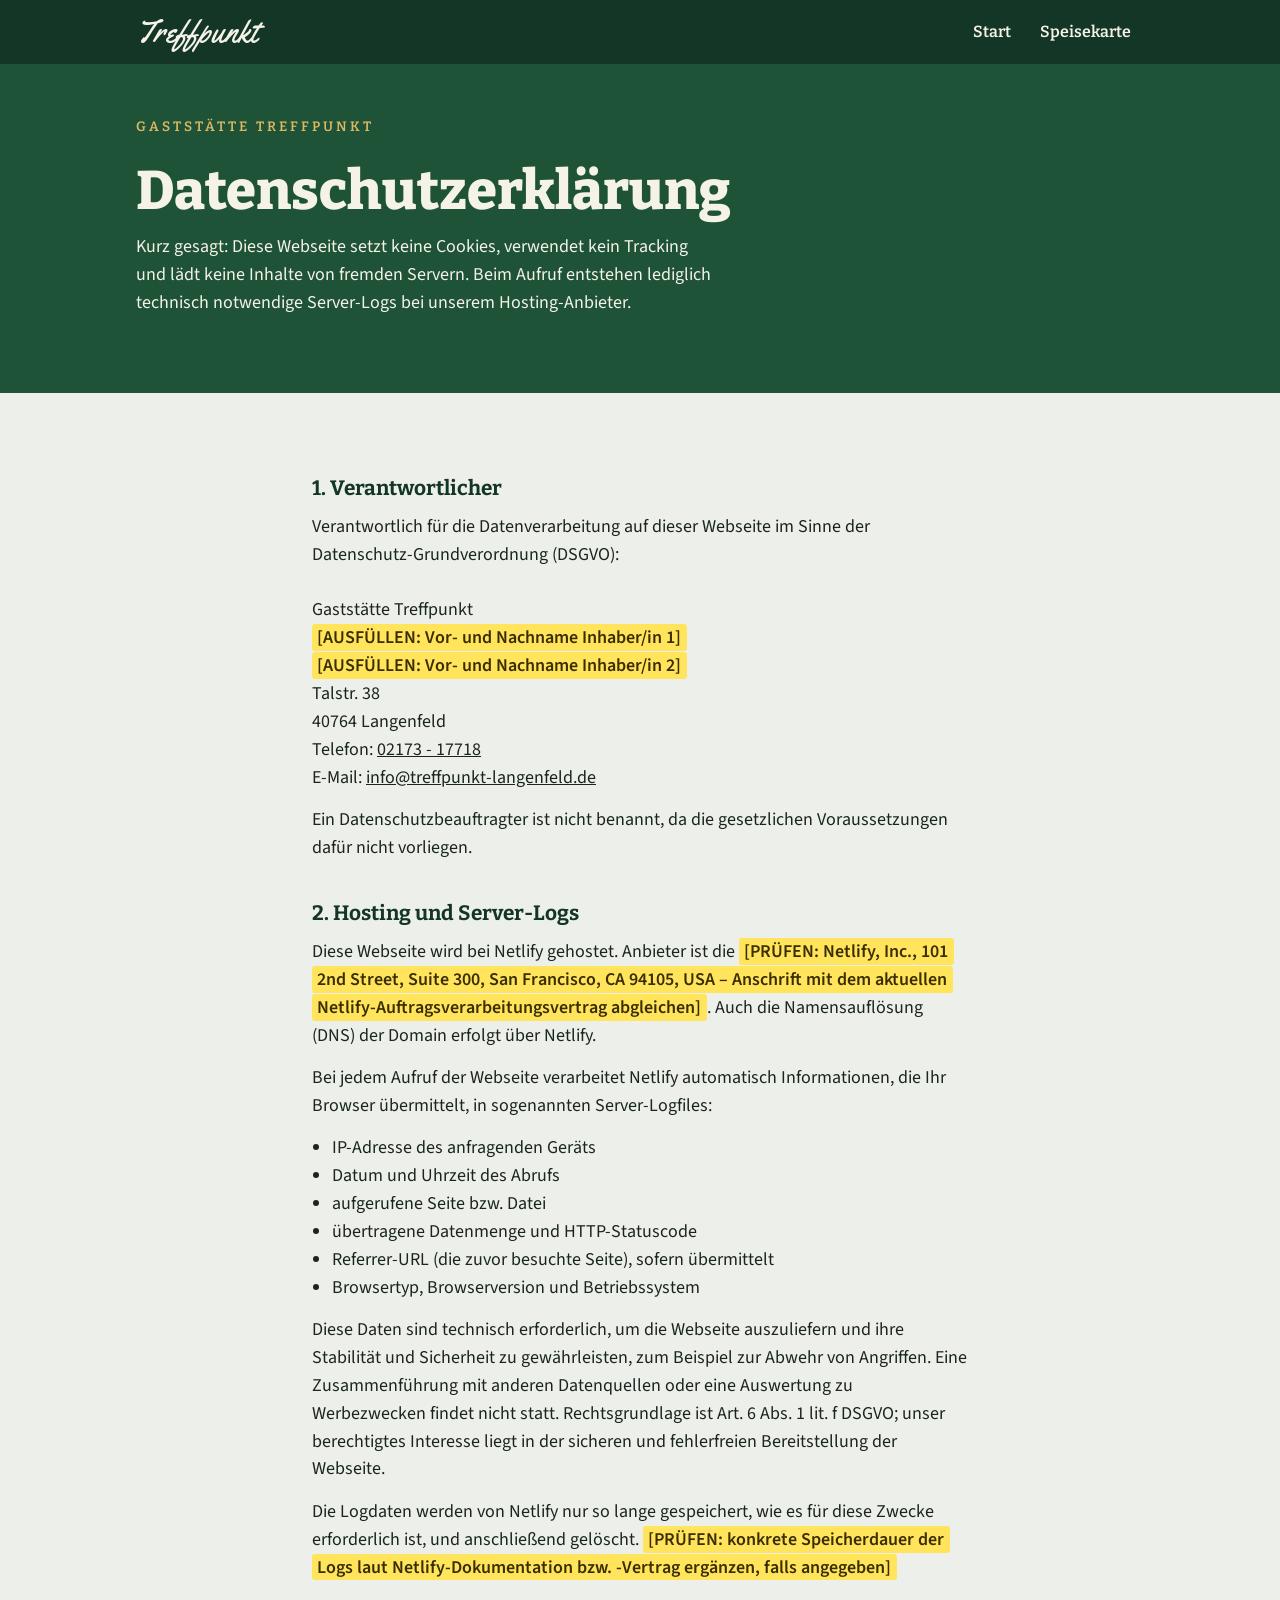
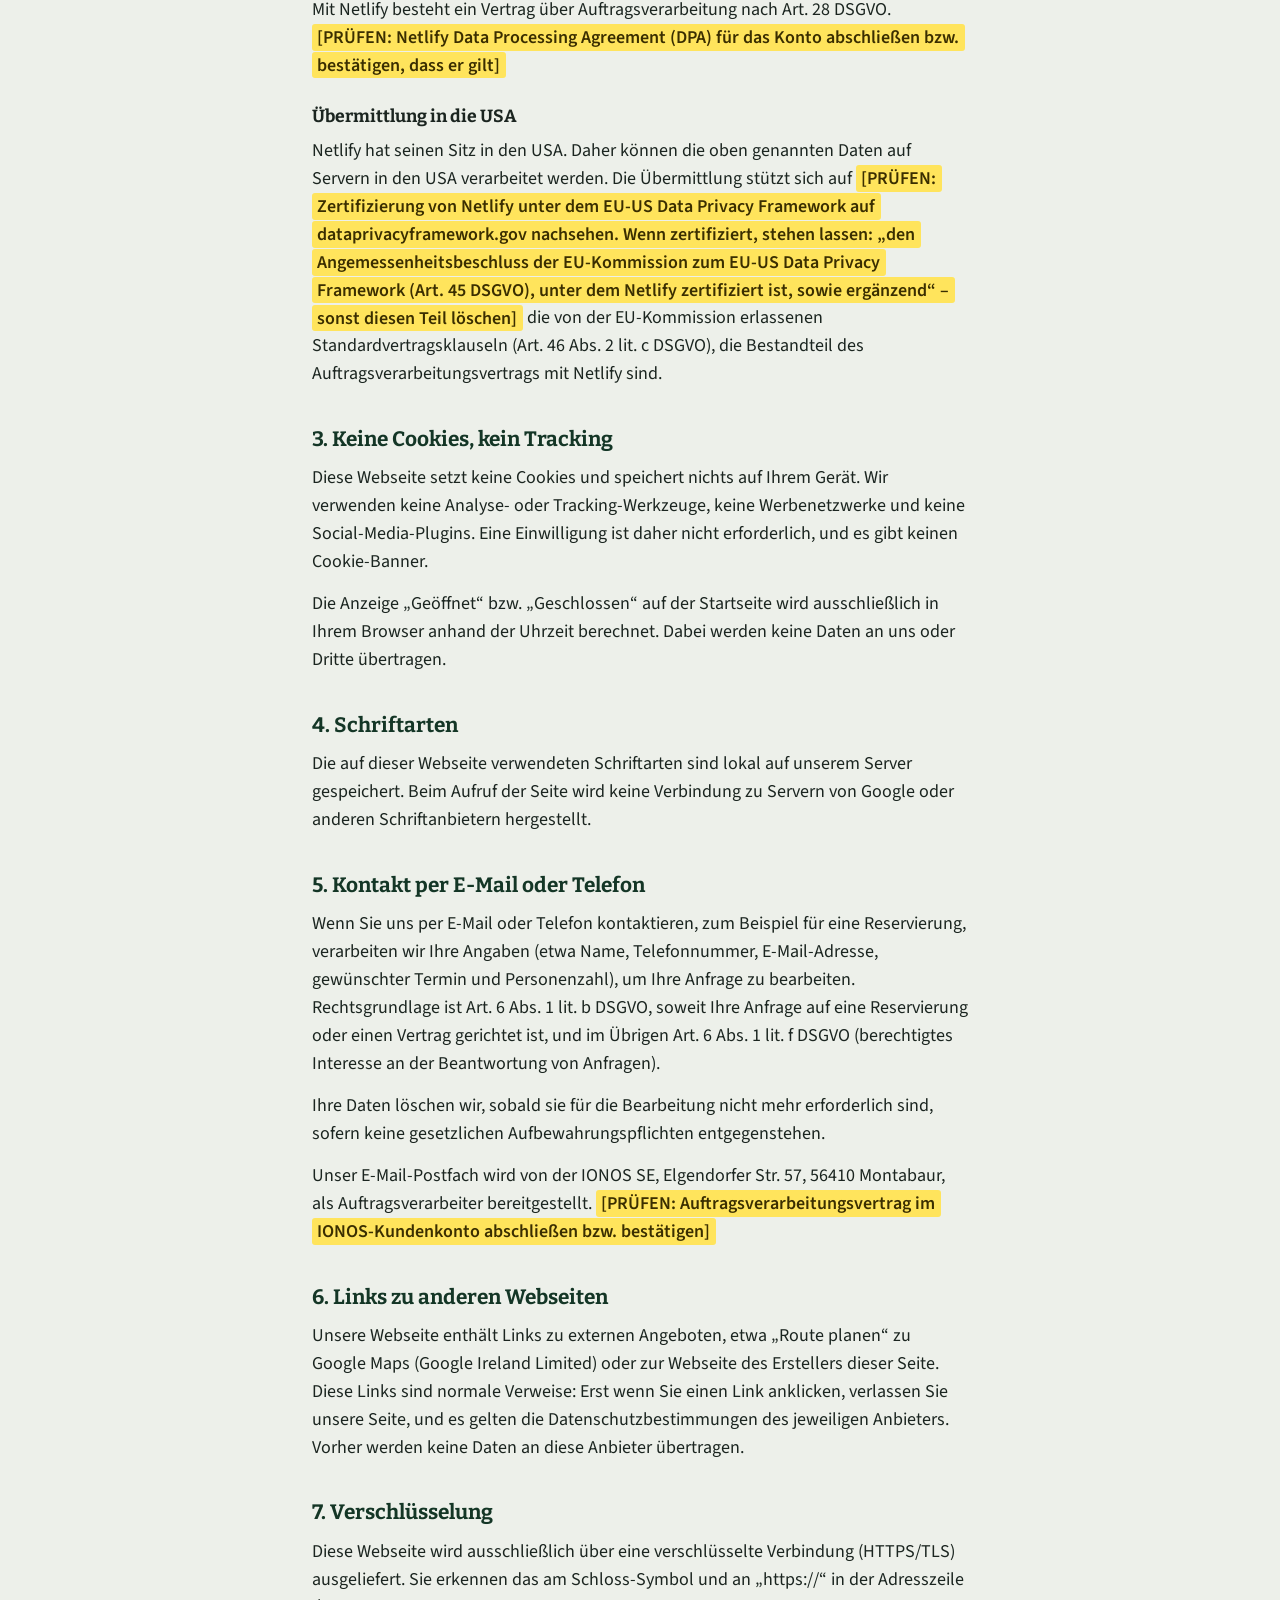
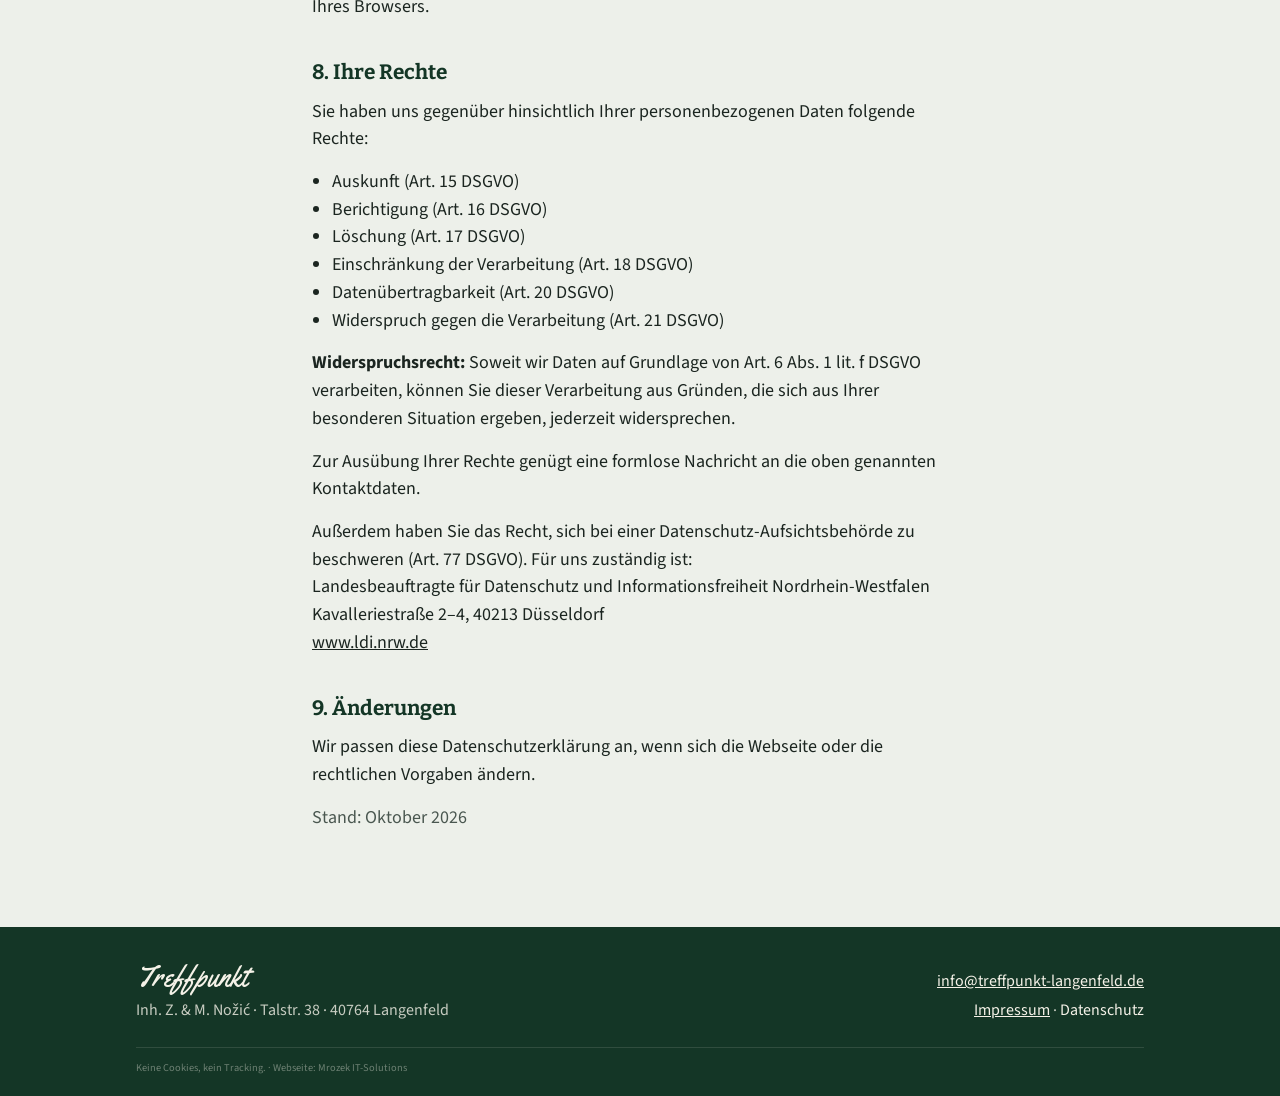
==== datenschutz.html @ 137e1e10 "Add Impressum, Datenschutzerklärung and security headers - impressum.html (§ 5 DDG) and datenschutz." ====
<!DOCTYPE html>
<html lang="de">
<head>
    <meta charset="UTF-8">
    <meta name="viewport" content="width=device-width, initial-scale=1.0">
    <title>Datenschutzerklärung – Gaststätte Treffpunkt</title>
    <meta name="robots" content="noindex, follow">
    <meta name="theme-color" content="#143626">
    <link rel="stylesheet" href="styles.css">
</head>
<body>
    <header class="topbar">
        <div class="wrap">
            <a class="wordmark-small" href="index.html">Treffpunkt</a>
            <nav class="mainnav" aria-label="Hauptnavigation">
                <a href="index.html">Start</a>
                <a href="speisekarte.html">Speisekarte</a>
            </nav>
        </div>
    </header>

    <main>
        <section class="page-head">
            <div class="wrap">
                <p class="eyebrow">Gaststätte Treffpunkt</p>
                <h1>Datenschutzerklärung</h1>
                <p>Kurz gesagt: Diese Webseite setzt keine Cookies, verwendet kein Tracking und lädt keine Inhalte von fremden Servern. Beim Aufruf entstehen lediglich technisch notwendige Server-Logs bei unserem Hosting-Anbieter.</p>
            </div>
        </section>

        <section class="section">
            <div class="wrap legal">
                <h2>1. Verantwortlicher</h2>
                <p>
                    Verantwortlich für die Datenverarbeitung auf dieser Webseite im Sinne der Datenschutz-Grundverordnung (DSGVO):<br><br>
                    Gaststätte Treffpunkt<br>
                    <mark class="placeholder">[AUSFÜLLEN: Vor- und Nachname Inhaber/in 1]</mark><br>
                    <mark class="placeholder">[AUSFÜLLEN: Vor- und Nachname Inhaber/in 2]</mark><br>
                    Talstr. 38<br>
                    40764 Langenfeld<br>
                    Telefon: <a href="tel:+49217317718">02173 - 17718</a><br>
                    E-Mail: <a href="mailto:info@treffpunkt-langenfeld.de">info@treffpunkt-langenfeld.de</a>
                </p>
                <p>Ein Datenschutzbeauftragter ist nicht benannt, da die gesetzlichen Voraussetzungen dafür nicht vorliegen.</p>

                <h2>2. Hosting und Server-Logs</h2>
                <p>Diese Webseite wird bei Netlify gehostet. Anbieter ist die <mark class="placeholder">[PRÜFEN: Netlify, Inc., 101 2nd Street, Suite 300, San Francisco, CA 94105, USA – Anschrift mit dem aktuellen Netlify-Auftragsverarbeitungsvertrag abgleichen]</mark>. Auch die Namensauflösung (DNS) der Domain erfolgt über Netlify.</p>
                <p>Bei jedem Aufruf der Webseite verarbeitet Netlify automatisch Informationen, die Ihr Browser übermittelt, in sogenannten Server-Logfiles:</p>
                <ul>
                    <li>IP-Adresse des anfragenden Geräts</li>
                    <li>Datum und Uhrzeit des Abrufs</li>
                    <li>aufgerufene Seite bzw. Datei</li>
                    <li>übertragene Datenmenge und HTTP-Statuscode</li>
                    <li>Referrer-URL (die zuvor besuchte Seite), sofern übermittelt</li>
                    <li>Browsertyp, Browserversion und Betriebssystem</li>
                </ul>
                <p>Diese Daten sind technisch erforderlich, um die Webseite auszuliefern und ihre Stabilität und Sicherheit zu gewährleisten, zum Beispiel zur Abwehr von Angriffen. Eine Zusammenführung mit anderen Datenquellen oder eine Auswertung zu Werbezwecken findet nicht statt. Rechtsgrundlage ist Art. 6 Abs. 1 lit. f DSGVO; unser berechtigtes Interesse liegt in der sicheren und fehlerfreien Bereitstellung der Webseite.</p>
                <p>Die Logdaten werden von Netlify nur so lange gespeichert, wie es für diese Zwecke erforderlich ist, und anschließend gelöscht. <mark class="placeholder">[PRÜFEN: konkrete Speicherdauer der Logs laut Netlify-Dokumentation bzw. -Vertrag ergänzen, falls angegeben]</mark></p>
                <p>Mit Netlify besteht ein Vertrag über Auftragsverarbeitung nach Art. 28 DSGVO. <mark class="placeholder">[PRÜFEN: Netlify Data Processing Agreement (DPA) für das Konto abschließen bzw. bestätigen, dass er gilt]</mark></p>

                <h3>Übermittlung in die USA</h3>
                <p>Netlify hat seinen Sitz in den USA. Daher können die oben genannten Daten auf Servern in den USA verarbeitet werden. Die Übermittlung stützt sich auf <mark class="placeholder">[PRÜFEN: Zertifizierung von Netlify unter dem EU-US Data Privacy Framework auf dataprivacyframework.gov nachsehen. Wenn zertifiziert, stehen lassen: „den Angemessenheitsbeschluss der EU-Kommission zum EU-US Data Privacy Framework (Art. 45 DSGVO), unter dem Netlify zertifiziert ist, sowie ergänzend“ – sonst diesen Teil löschen]</mark> die von der EU-Kommission erlassenen Standardvertragsklauseln (Art. 46 Abs. 2 lit. c DSGVO), die Bestandteil des Auftragsverarbeitungsvertrags mit Netlify sind.</p>

                <h2>3. Keine Cookies, kein Tracking</h2>
                <p>Diese Webseite setzt keine Cookies und speichert nichts auf Ihrem Gerät. Wir verwenden keine Analyse- oder Tracking-Werkzeuge, keine Werbenetzwerke und keine Social-Media-Plugins. Eine Einwilligung ist daher nicht erforderlich, und es gibt keinen Cookie-Banner.</p>
                <p>Die Anzeige „Geöffnet“ bzw. „Geschlossen“ auf der Startseite wird ausschließlich in Ihrem Browser anhand der Uhrzeit berechnet. Dabei werden keine Daten an uns oder Dritte übertragen.</p>

                <h2>4. Schriftarten</h2>
                <p>Die auf dieser Webseite verwendeten Schriftarten sind lokal auf unserem Server gespeichert. Beim Aufruf der Seite wird keine Verbindung zu Servern von Google oder anderen Schriftanbietern hergestellt.</p>

                <h2>5. Kontakt per E-Mail oder Telefon</h2>
                <p>Wenn Sie uns per E-Mail oder Telefon kontaktieren, zum Beispiel für eine Reservierung, verarbeiten wir Ihre Angaben (etwa Name, Telefonnummer, E-Mail-Adresse, gewünschter Termin und Personenzahl), um Ihre Anfrage zu bearbeiten. Rechtsgrundlage ist Art. 6 Abs. 1 lit. b DSGVO, soweit Ihre Anfrage auf eine Reservierung oder einen Vertrag gerichtet ist, und im Übrigen Art. 6 Abs. 1 lit. f DSGVO (berechtigtes Interesse an der Beantwortung von Anfragen).</p>
                <p>Ihre Daten löschen wir, sobald sie für die Bearbeitung nicht mehr erforderlich sind, sofern keine gesetzlichen Aufbewahrungspflichten entgegenstehen.</p>
                <p>Unser E-Mail-Postfach wird von der IONOS SE, Elgendorfer Str. 57, 56410 Montabaur, als Auftragsverarbeiter bereitgestellt. <mark class="placeholder">[PRÜFEN: Auftragsverarbeitungsvertrag im IONOS-Kundenkonto abschließen bzw. bestätigen]</mark></p>

                <h2>6. Links zu anderen Webseiten</h2>
                <p>Unsere Webseite enthält Links zu externen Angeboten, etwa „Route planen“ zu Google Maps (Google Ireland Limited) oder zur Webseite des Erstellers dieser Seite. Diese Links sind normale Verweise: Erst wenn Sie einen Link anklicken, verlassen Sie unsere Seite, und es gelten die Datenschutzbestimmungen des jeweiligen Anbieters. Vorher werden keine Daten an diese Anbieter übertragen.</p>

                <h2>7. Verschlüsselung</h2>
                <p>Diese Webseite wird ausschließlich über eine verschlüsselte Verbindung (HTTPS/TLS) ausgeliefert. Sie erkennen das am Schloss-Symbol und an „https://“ in der Adresszeile Ihres Browsers.</p>

                <h2>8. Ihre Rechte</h2>
                <p>Sie haben uns gegenüber hinsichtlich Ihrer personenbezogenen Daten folgende Rechte:</p>
                <ul>
                    <li>Auskunft (Art. 15 DSGVO)</li>
                    <li>Berichtigung (Art. 16 DSGVO)</li>
                    <li>Löschung (Art. 17 DSGVO)</li>
                    <li>Einschränkung der Verarbeitung (Art. 18 DSGVO)</li>
                    <li>Datenübertragbarkeit (Art. 20 DSGVO)</li>
                    <li>Widerspruch gegen die Verarbeitung (Art. 21 DSGVO)</li>
                </ul>
                <p><strong>Widerspruchsrecht:</strong> Soweit wir Daten auf Grundlage von Art. 6 Abs. 1 lit. f DSGVO verarbeiten, können Sie dieser Verarbeitung aus Gründen, die sich aus Ihrer besonderen Situation ergeben, jederzeit widersprechen.</p>
                <p>Zur Ausübung Ihrer Rechte genügt eine formlose Nachricht an die oben genannten Kontaktdaten.</p>
                <p>Außerdem haben Sie das Recht, sich bei einer Datenschutz-Aufsichtsbehörde zu beschweren (Art. 77 DSGVO). Für uns zuständig ist:<br>
                    Landesbeauftragte für Datenschutz und Informationsfreiheit Nordrhein-Westfalen<br>
                    Kavalleriestraße 2–4, 40213 Düsseldorf<br>
                    <a href="https://www.ldi.nrw.de" target="_blank" rel="noopener noreferrer">www.ldi.nrw.de</a>
                </p>

                <h2>9. Änderungen</h2>
                <p>Wir passen diese Datenschutzerklärung an, wenn sich die Webseite oder die rechtlichen Vorgaben ändern.</p>
                <p class="legal-date">Stand: Oktober 2026</p>
            </div>
        </section>
    </main>

    <footer class="site-footer">
        <div class="wrap">
            <div>
                <a class="wordmark-small" href="index.html">Treffpunkt</a>
                <p>Inh. Z. &amp; M. Nožić · Talstr. 38 · 40764 Langenfeld</p>
            </div>
            <div class="footer-links">
                <p><a href="mailto:info@treffpunkt-langenfeld.de">info@treffpunkt-langenfeld.de</a></p>
                <p><a href="impressum.html">Impressum</a> · <a href="datenschutz.html" aria-current="page">Datenschutz</a></p>
            </div>
            <p class="credit">Keine Cookies, kein Tracking. · Webseite: <a href="https://mrozek-it-solutions.com" target="_blank" rel="noopener noreferrer">Mrozek IT-Solutions</a></p>
        </div>
    </footer>
</body>
</html>
---- styles.css ----
/* Schriften liegen lokal in /fonts – kein Abruf bei Google (DSGVO) */
@font-face {
    font-family: "Yellowtail";
    src: url("fonts/yellowtail-latin.woff2") format("woff2");
    font-weight: 400;
    font-display: swap;
}
@font-face {
    font-family: "Bitter";
    src: url("fonts/bitter-latin.woff2") format("woff2");
    font-weight: 100 900;
    font-display: swap;
    unicode-range: U+0000-00FF, U+0131, U+0152-0153, U+02BB-02BC, U+02C6, U+02DA, U+02DC, U+0304, U+0308, U+0329, U+2000-206F, U+20AC, U+2122, U+2191, U+2193, U+2212, U+2215, U+FEFF, U+FFFD;
}
@font-face {
    font-family: "Bitter";
    src: url("fonts/bitter-latin-ext.woff2") format("woff2");
    font-weight: 100 900;
    font-display: swap;
    unicode-range: U+0100-02BA, U+02BD-02C5, U+02C7-02CC, U+02CE-02D7, U+02DD-02FF, U+0304, U+0308, U+0329, U+1D00-1DBF, U+1E00-1E9F, U+1EF2-1EFF, U+2020, U+20A0-20AB, U+20AD-20C0, U+2113, U+2C60-2C7F, U+A720-A7FF;
}
@font-face {
    font-family: "Source Sans 3";
    src: url("fonts/source-sans-3-latin.woff2") format("woff2");
    font-weight: 200 900;
    font-display: swap;
    unicode-range: U+0000-00FF, U+0131, U+0152-0153, U+02BB-02BC, U+02C6, U+02DA, U+02DC, U+0304, U+0308, U+0329, U+2000-206F, U+20AC, U+2122, U+2191, U+2193, U+2212, U+2215, U+FEFF, U+FFFD;
}
@font-face {
    font-family: "Source Sans 3";
    src: url("fonts/source-sans-3-latin-ext.woff2") format("woff2");
    font-weight: 200 900;
    font-display: swap;
    unicode-range: U+0100-02BA, U+02BD-02C5, U+02C7-02CC, U+02CE-02D7, U+02DD-02FF, U+0304, U+0308, U+0329, U+1D00-1DBF, U+1E00-1E9F, U+1EF2-1EFF, U+2020, U+20A0-20AB, U+20AD-20C0, U+2113, U+2C60-2C7F, U+A720-A7FF;
}

/* Farben vom Haus: Biergarten-Banner, Klinker, Gold der Speisekarte */
:root {
    --green-deep: #143626;
    --green: #1E5338;
    --green-soft: #2B6A4A;
    --brick: #9C4529;
    --brass: #B5862A;
    --brass-light: #DDB863;
    --ivory: #F5F2E8;
    --paper: #EDF0EA;
    --card: #FFFFFF;
    --ink: #1B2520;
    --ink-soft: #4A5750;
    --line: #D3DAD2;

    --font-script: "Yellowtail", "Brush Script MT", cursive;
    --font-head: "Bitter", Georgia, serif;
    --font-body: "Source Sans 3", "Segoe UI", Arial, sans-serif;

    --wrap: 68rem;
    --gutter: clamp(1rem, 4vw, 2.5rem);
}

*, *::before, *::after { box-sizing: border-box; }

html { -webkit-text-size-adjust: 100%; }

body {
    margin: 0;
    background: var(--paper);
    color: var(--ink);
    font-family: var(--font-body);
    font-size: 1.125rem;
    line-height: 1.55;
}

img { max-width: 100%; height: auto; display: block; }

a { color: inherit; }

:focus-visible {
    outline: 3px solid var(--brass-light);
    outline-offset: 3px;
    border-radius: 2px;
}

.wrap {
    max-width: var(--wrap);
    margin: 0 auto;
    padding: 0 var(--gutter);
}

/* ---------- Kopfleiste ---------- */
.topbar {
    background: var(--green-deep);
    color: var(--ivory);
}
.topbar .wrap {
    display: flex;
    align-items: center;
    justify-content: space-between;
    gap: 1rem;
    min-height: 4rem;
}
.wordmark-small {
    font-family: var(--font-script);
    font-size: 2rem;
    line-height: 1;
    text-decoration: none;
    color: var(--ivory);
}
.mainnav {
    display: flex;
    gap: 0.25rem;
}
.mainnav a {
    font-family: var(--font-head);
    font-weight: 600;
    font-size: 1rem;
    text-decoration: none;
    padding: 0.4rem 0.8rem;
    border-radius: 999px;
    color: var(--ivory);
}
.mainnav a:hover { background: var(--green-soft); }
.mainnav a[aria-current="page"] {
    background: var(--ivory);
    color: var(--green-deep);
}

/* ---------- Hero (Startseite) ---------- */
.hero {
    background:
        radial-gradient(ellipse at 85% 0%, rgba(221, 184, 99, 0.12), transparent 55%),
        var(--green);
    color: var(--ivory);
    padding: clamp(2.5rem, 6vw, 4.5rem) 0 clamp(7rem, 14vw, 10rem);
}
.hero .wrap {
    display: grid;
    grid-template-columns: 1.4fr 1fr;
    gap: 2.5rem;
    align-items: start;
}
.eyebrow {
    font-family: var(--font-head);
    font-size: 0.85rem;
    font-weight: 600;
    letter-spacing: 0.22em;
    text-transform: uppercase;
    color: var(--brass-light);
    margin: 0 0 0.5rem;
}
.wordmark {
    font-family: var(--font-script);
    font-weight: 400;
    font-size: clamp(4.5rem, 13vw, 8.5rem);
    line-height: 0.95;
    margin: 0 0 0.25em -0.05em;
    color: var(--ivory);
    text-shadow: 0 0 28px rgba(221, 184, 99, 0.25);
}
.owners {
    font-family: var(--font-head);
    font-size: 1rem;
    color: var(--brass-light);
    margin: 0 0 1.5rem;
}
.lead {
    font-size: clamp(1.2rem, 2.4vw, 1.45rem);
    line-height: 1.45;
    max-width: 30rem;
    margin: 0 0 2rem;
}
.actions {
    display: flex;
    flex-wrap: wrap;
    gap: 0.75rem;
}

.btn {
    display: inline-flex;
    align-items: center;
    gap: 0.5rem;
    font-family: var(--font-head);
    font-weight: 600;
    font-size: 1.05rem;
    text-decoration: none;
    padding: 0.75rem 1.3rem;
    border-radius: 999px;
    border: 2px solid transparent;
    transition: background-color 0.15s, color 0.15s;
}
.btn-primary {
    background: var(--brass-light);
    color: var(--green-deep);
}
.btn-primary:hover { background: var(--ivory); }
.btn-ghost {
    border-color: rgba(245, 242, 232, 0.5);
    color: var(--ivory);
}
.btn-ghost:hover { background: rgba(245, 242, 232, 0.12); }
.btn-dark {
    background: var(--green);
    color: var(--ivory);
}
.btn-dark:hover { background: var(--green-deep); }
.btn svg { width: 1.1em; height: 1.1em; flex: none; }

/* ---------- Türschild ---------- */
.doorsign {
    justify-self: center;
    position: relative;
    padding-top: 3.25rem;
    width: min(100%, 19rem);
}
/* Nagel und Schnur */
.doorsign::before {
    content: "";
    position: absolute;
    top: 0;
    left: 50%;
    width: 12px;
    height: 12px;
    margin-left: -6px;
    border-radius: 50%;
    background: radial-gradient(circle at 35% 35%, #F3DFA6, var(--brass) 60%, #6E5112);
    box-shadow: 0 2px 3px rgba(0, 0, 0, 0.35);
    z-index: 2;
}
.doorsign-cord {
    position: absolute;
    top: 6px;
    left: 18%;
    width: 64%;
    height: calc(3.25rem + 8px);
    pointer-events: none;
}
.doorsign-cord line {
    stroke: var(--brass-light);
    stroke-width: 2;
}
.doorsign-board {
    position: relative;
    background: var(--ivory);
    color: var(--ink);
    border-radius: 14px;
    border: 3px solid var(--brass);
    box-shadow:
        inset 0 0 0 4px var(--ivory),
        inset 0 0 0 5px rgba(181, 134, 42, 0.45),
        0 18px 30px -12px rgba(0, 0, 0, 0.55);
    padding: 1.4rem 1.25rem 1.3rem;
    text-align: center;
    transform-origin: 50% -3.25rem;
    animation: swing 2.6s cubic-bezier(0.36, 0.07, 0.19, 0.97) 0.3s both;
}
/* Ösen links und rechts */
.doorsign-board::before,
.doorsign-board::after {
    content: "";
    position: absolute;
    top: 10px;
    width: 8px;
    height: 8px;
    border-radius: 50%;
    background: var(--green-deep);
    box-shadow: 0 0 0 2px var(--brass);
}
.doorsign-board::before { left: calc(18% - 7px); }
.doorsign-board::after { right: calc(18% - 7px); }

.doorsign-label {
    font-family: var(--font-head);
    font-size: 0.75rem;
    font-weight: 600;
    letter-spacing: 0.22em;
    text-transform: uppercase;
    color: var(--ink-soft);
    margin: 0.3rem 0 0.35rem;
}
.doorsign-status {
    font-family: var(--font-head);
    font-weight: 800;
    font-size: 2rem;
    line-height: 1.1;
    margin: 0;
}
.doorsign-label::before {
    content: "";
    display: inline-block;
    width: 0.7rem;
    height: 0.7rem;
    margin-right: 0.5rem;
    border-radius: 50%;
    background: var(--ink-soft);
    vertical-align: -0.05rem;
}
.doorsign:not([data-state]) .doorsign-label::before { display: none; }
.doorsign[data-state="open"] .doorsign-status { color: var(--green); }
.doorsign[data-state="open"] .doorsign-label::before {
    background: #2E9B5F;
    box-shadow: 0 0 0 4px rgba(46, 155, 95, 0.2);
}
.doorsign[data-state="closed"] .doorsign-status { color: var(--brick); }
.doorsign[data-state="closed"] .doorsign-label::before { background: var(--brick); }
.doorsign-detail {
    margin: 0.5rem 0 0;
    font-size: 1.05rem;
    color: var(--ink);
}

@keyframes swing {
    0%   { transform: rotate(7deg); }
    25%  { transform: rotate(-4.5deg); }
    45%  { transform: rotate(2.5deg); }
    65%  { transform: rotate(-1.2deg); }
    82%  { transform: rotate(0.5deg); }
    100% { transform: rotate(0deg); }
}

/* ---------- Foto ---------- */
.photo {
    margin-top: clamp(-8.5rem, -12vw, -5.5rem);
}
.photo figure {
    margin: 0;
    border-radius: 18px;
    overflow: hidden;
    box-shadow: 0 24px 40px -24px rgba(20, 54, 38, 0.6);
    background: var(--brick);
}
.photo img {
    width: 100%;
    aspect-ratio: 16 / 7;
    object-fit: cover;
    object-position: 50% 45%;
}

/* ---------- Inhaltsbereiche ---------- */
.section {
    padding: clamp(3rem, 7vw, 5rem) 0 0;
}
.section-title {
    font-family: var(--font-head);
    font-weight: 700;
    font-size: clamp(1.6rem, 3.5vw, 2.1rem);
    line-height: 1.2;
    margin: 0 0 1.25rem;
    color: var(--green-deep);
}
.grid-2 {
    display: grid;
    grid-template-columns: 1.15fr 1fr;
    gap: clamp(1.5rem, 4vw, 3rem);
}
.card {
    background: var(--card);
    border-radius: 16px;
    padding: clamp(1.25rem, 3vw, 2rem);
    border: 1px solid var(--line);
}

/* Öffnungszeiten */
.hours {
    list-style: none;
    margin: 0;
    padding: 0;
}
.hours li {
    display: flex;
    justify-content: space-between;
    align-items: baseline;
    gap: 1rem;
    padding: 0.6rem 0.75rem;
    border-bottom: 1px solid var(--line);
    border-radius: 8px;
}
.hours li:last-child { border-bottom: 0; }
.hours .day { font-weight: 600; }
.hours .time {
    font-variant-numeric: tabular-nums;
    text-align: right;
}
.hours .time small {
    display: block;
    font-size: 0.85rem;
    color: var(--ink-soft);
}
.hours .rest .time {
    color: var(--brick);
    font-weight: 600;
}
.hours .today {
    background: var(--paper);
    border-bottom-color: transparent;
    box-shadow: inset 4px 0 0 var(--brass);
}
.hours .today .day::after {
    content: "heute";
    margin-left: 0.5rem;
    font-size: 0.75rem;
    font-weight: 700;
    letter-spacing: 0.12em;
    text-transform: uppercase;
    color: var(--brass);
}
.note {
    margin: 1rem 0 0;
    font-size: 1rem;
    color: var(--ink-soft);
}

/* Besuch */
.visit dl { margin: 0; }
.visit dt {
    font-family: var(--font-head);
    font-size: 0.8rem;
    font-weight: 600;
    letter-spacing: 0.18em;
    text-transform: uppercase;
    color: var(--ink-soft);
}
.visit dd {
    margin: 0.2rem 0 1.25rem;
    font-size: 1.2rem;
}
.visit dd a { font-weight: 600; }
.reserve {
    display: block;
    margin-top: 0.5rem;
    padding: 0.9rem 1rem;
    border-radius: 10px;
    background: var(--brick);
    color: var(--ivory);
    font-family: var(--font-head);
    font-weight: 600;
    text-align: center;
}

.breakfast {
    margin-top: clamp(1.5rem, 4vw, 2.5rem);
    display: grid;
    grid-template-columns: auto 1fr;
    gap: 0.25rem 1.5rem;
    align-items: center;
    background: var(--green-deep);
    color: var(--ivory);
    border-radius: 16px;
    padding: clamp(1.25rem, 3vw, 1.75rem) clamp(1.25rem, 3vw, 2rem);
}
.breakfast-time {
    grid-row: span 2;
    font-family: var(--font-head);
    font-weight: 800;
    font-size: clamp(1.6rem, 4vw, 2.2rem);
    color: var(--brass-light);
    font-variant-numeric: tabular-nums;
    line-height: 1.1;
}
.breakfast h3 {
    font-family: var(--font-head);
    margin: 0;
    font-size: 1.3rem;
}
.breakfast p { margin: 0; }

/* Aus der Küche */
.dishes {
    list-style: none;
    margin: 0 0 1.75rem;
    padding: 0;
    display: grid;
    grid-template-columns: repeat(auto-fit, minmax(14rem, 1fr));
    gap: 1px;
    background: var(--line);
    border: 1px solid var(--line);
    border-radius: 16px;
    overflow: hidden;
}
.dishes li {
    background: var(--card);
    padding: 1.25rem 1.4rem;
}
.dishes h3 {
    font-family: var(--font-head);
    font-size: 1.25rem;
    margin: 0 0 0.2rem;
    color: var(--green-deep);
}
.dishes p {
    margin: 0;
    color: var(--ink-soft);
    font-size: 1rem;
}

/* ---------- Speisekarte ---------- */
.page-head {
    background: var(--green);
    color: var(--ivory);
    padding: clamp(2rem, 5vw, 3.25rem) 0;
}
.page-head h1 {
    font-family: var(--font-head);
    font-weight: 800;
    font-size: clamp(2.2rem, 6vw, 3.4rem);
    line-height: 1.1;
    margin: 0 0 0.75rem;
}
.page-head p {
    margin: 0 0 1.5rem;
    max-width: 36rem;
}
.toc {
    display: flex;
    flex-wrap: wrap;
    gap: 0.5rem;
    list-style: none;
    margin: 0;
    padding: 0;
}
.toc a {
    display: inline-block;
    padding: 0.4rem 0.9rem;
    border-radius: 999px;
    background: var(--card);
    border: 1px solid var(--line);
    font-weight: 600;
    font-size: 1rem;
    text-decoration: none;
    color: var(--green-deep);
}
.toc a:hover { border-color: var(--brass); }
.menu-pages {
    list-style: none;
    margin: 1.5rem auto 0;
    padding: 0;
    max-width: 46rem;
    display: grid;
    gap: 1.5rem;
}
.menu-pages li { scroll-margin-top: 1rem; }
.menu-pages img {
    width: 100%;
    border-radius: 6px;
    box-shadow: 0 16px 32px -20px rgba(20, 54, 38, 0.55);
    background: var(--card);
}
.menu-end {
    text-align: center;
    margin: 2rem 0 0;
    color: var(--ink-soft);
    font-size: 1rem;
}

/* ---------- Fußzeile ---------- */
.site-footer {
    margin-top: clamp(3.5rem, 8vw, 6rem);
    background: var(--green-deep);
    color: rgba(245, 242, 232, 0.8);
    padding: 2.25rem 0 1.25rem;
    font-size: 1rem;
}
.site-footer .wrap {
    display: flex;
    flex-wrap: wrap;
    justify-content: space-between;
    align-items: flex-end;
    gap: 1.25rem 2rem;
}
.site-footer .wordmark-small { font-size: 1.8rem; }
.site-footer p { margin: 0.25rem 0 0; }
.site-footer a { color: var(--ivory); }
.credit {
    flex-basis: 100%;
    margin-top: 0.75rem;
    padding-top: 0.75rem;
    border-top: 1px solid rgba(245, 242, 232, 0.12);
    font-size: 0.65rem;
    color: rgba(245, 242, 232, 0.4);
}
.site-footer .credit a {
    color: inherit;
    text-decoration: none;
}
.site-footer .credit a:hover { text-decoration: underline; }

/* ---------- Mobil ---------- */
@media (max-width: 760px) {
    .hero .wrap,
    .grid-2 { grid-template-columns: 1fr; }
    .hero { padding-bottom: 6rem; }
    .doorsign { margin-top: 0.5rem; }
    .photo { margin-top: -4.5rem; }
    .photo img { aspect-ratio: 4 / 3; object-position: 58% 50%; }
    .breakfast { grid-template-columns: 1fr; }
    .breakfast-time { grid-row: auto; }
    .wordmark-small { font-size: 1.7rem; }
    .mainnav a { padding: 0.4rem 0.65rem; }
}

@media (prefers-reduced-motion: reduce) {
    .doorsign-board { animation: none; }
    .btn { transition: none; }
}

/* ---------- Rechtstexte ---------- */
.legal {
    max-width: 46rem;
}
.legal h2 {
    font-family: var(--font-head);
    font-size: 1.3rem;
    color: var(--green-deep);
    margin: 2.25rem 0 0.5rem;
}
.legal h2:first-child { margin-top: 0; }
.legal h3 {
    font-family: var(--font-head);
    font-size: 1.1rem;
    margin: 1.5rem 0 0.4rem;
}
.legal p, .legal ul { margin: 0 0 0.9rem; }
.legal ul { padding-left: 1.25rem; }
.legal a { overflow-wrap: anywhere; }
.legal-date { color: var(--ink-soft); }
/* Platzhalter: fallen absichtlich auf, bis sie ersetzt sind */
.placeholder {
    background: #FFE45C;
    color: #3A2E00;
    padding: 0.05em 0.3em;
    border-radius: 3px;
    font-weight: 600;
    box-decoration-break: clone;
    -webkit-box-decoration-break: clone;
}

.footer-links { text-align: right; }
.site-footer a[aria-current="page"] { text-decoration: none; }
@media (max-width: 760px) {
    .footer-links { text-align: left; }
}
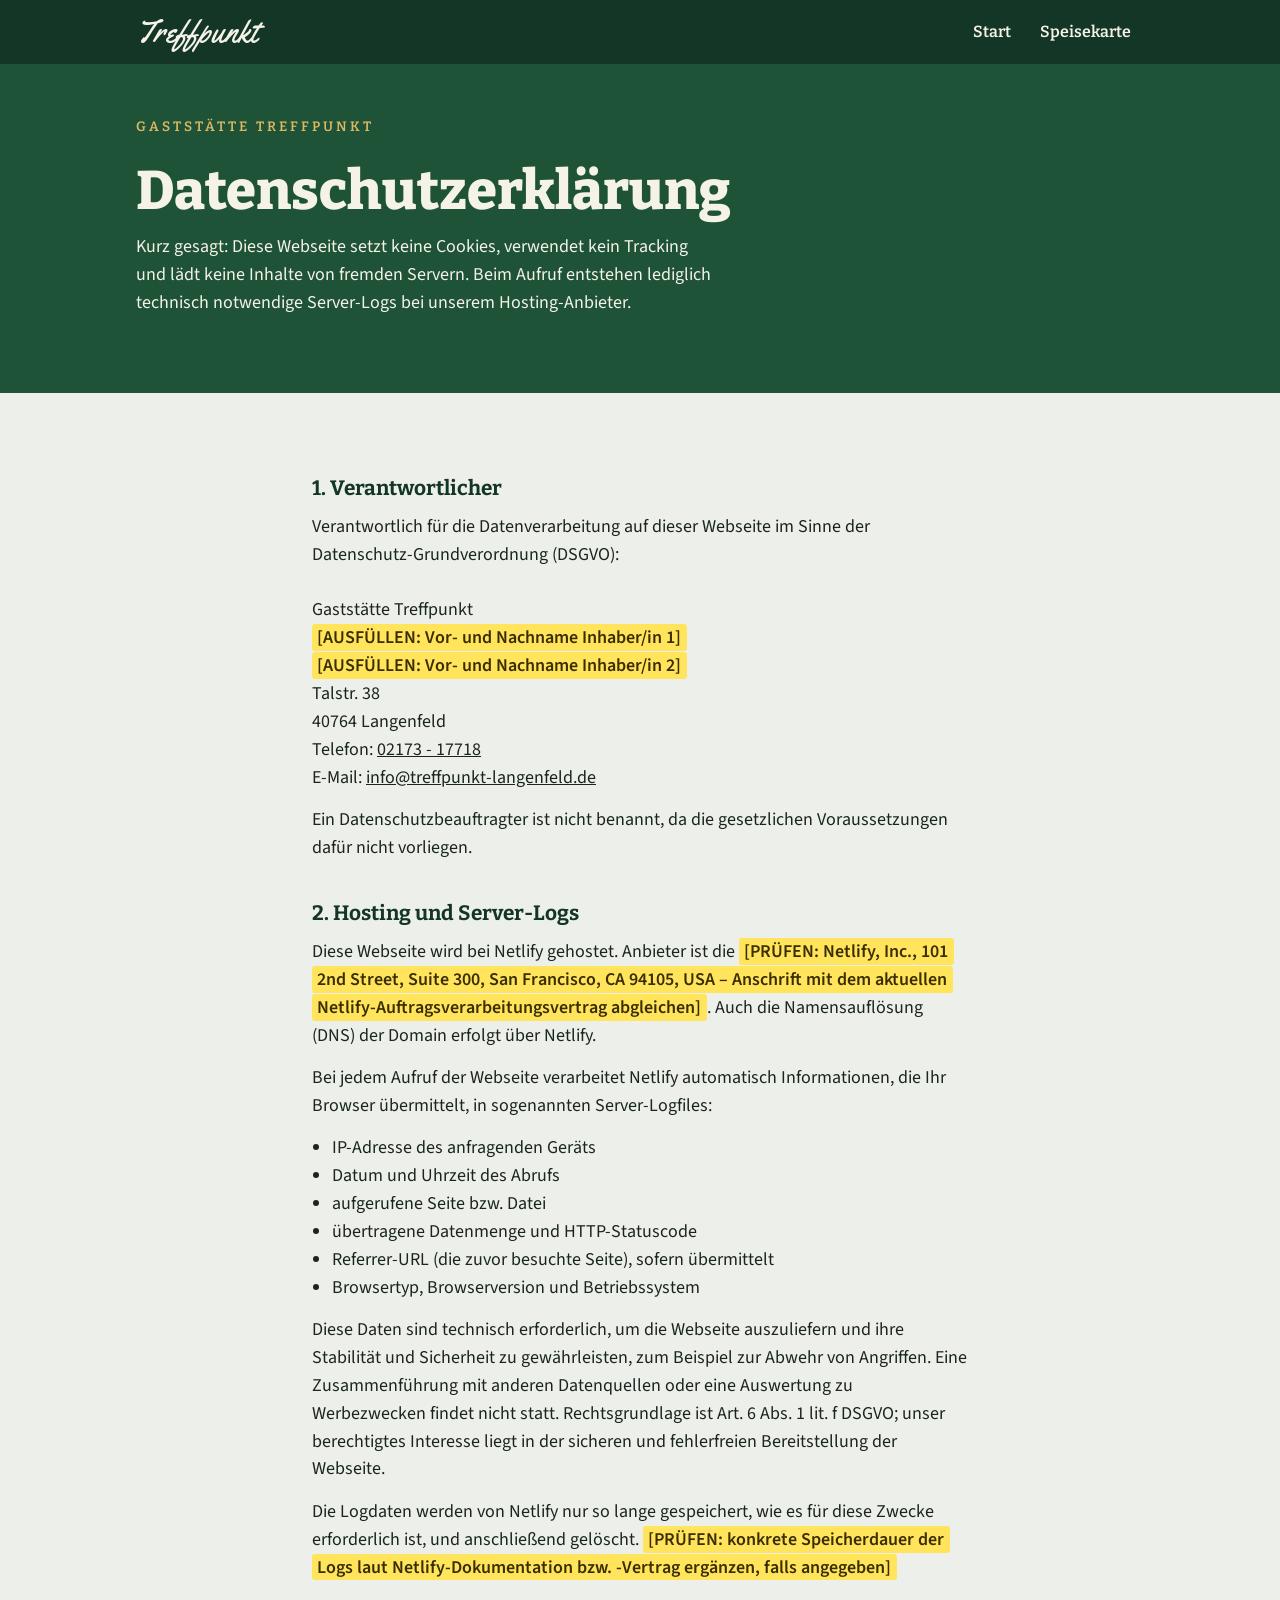
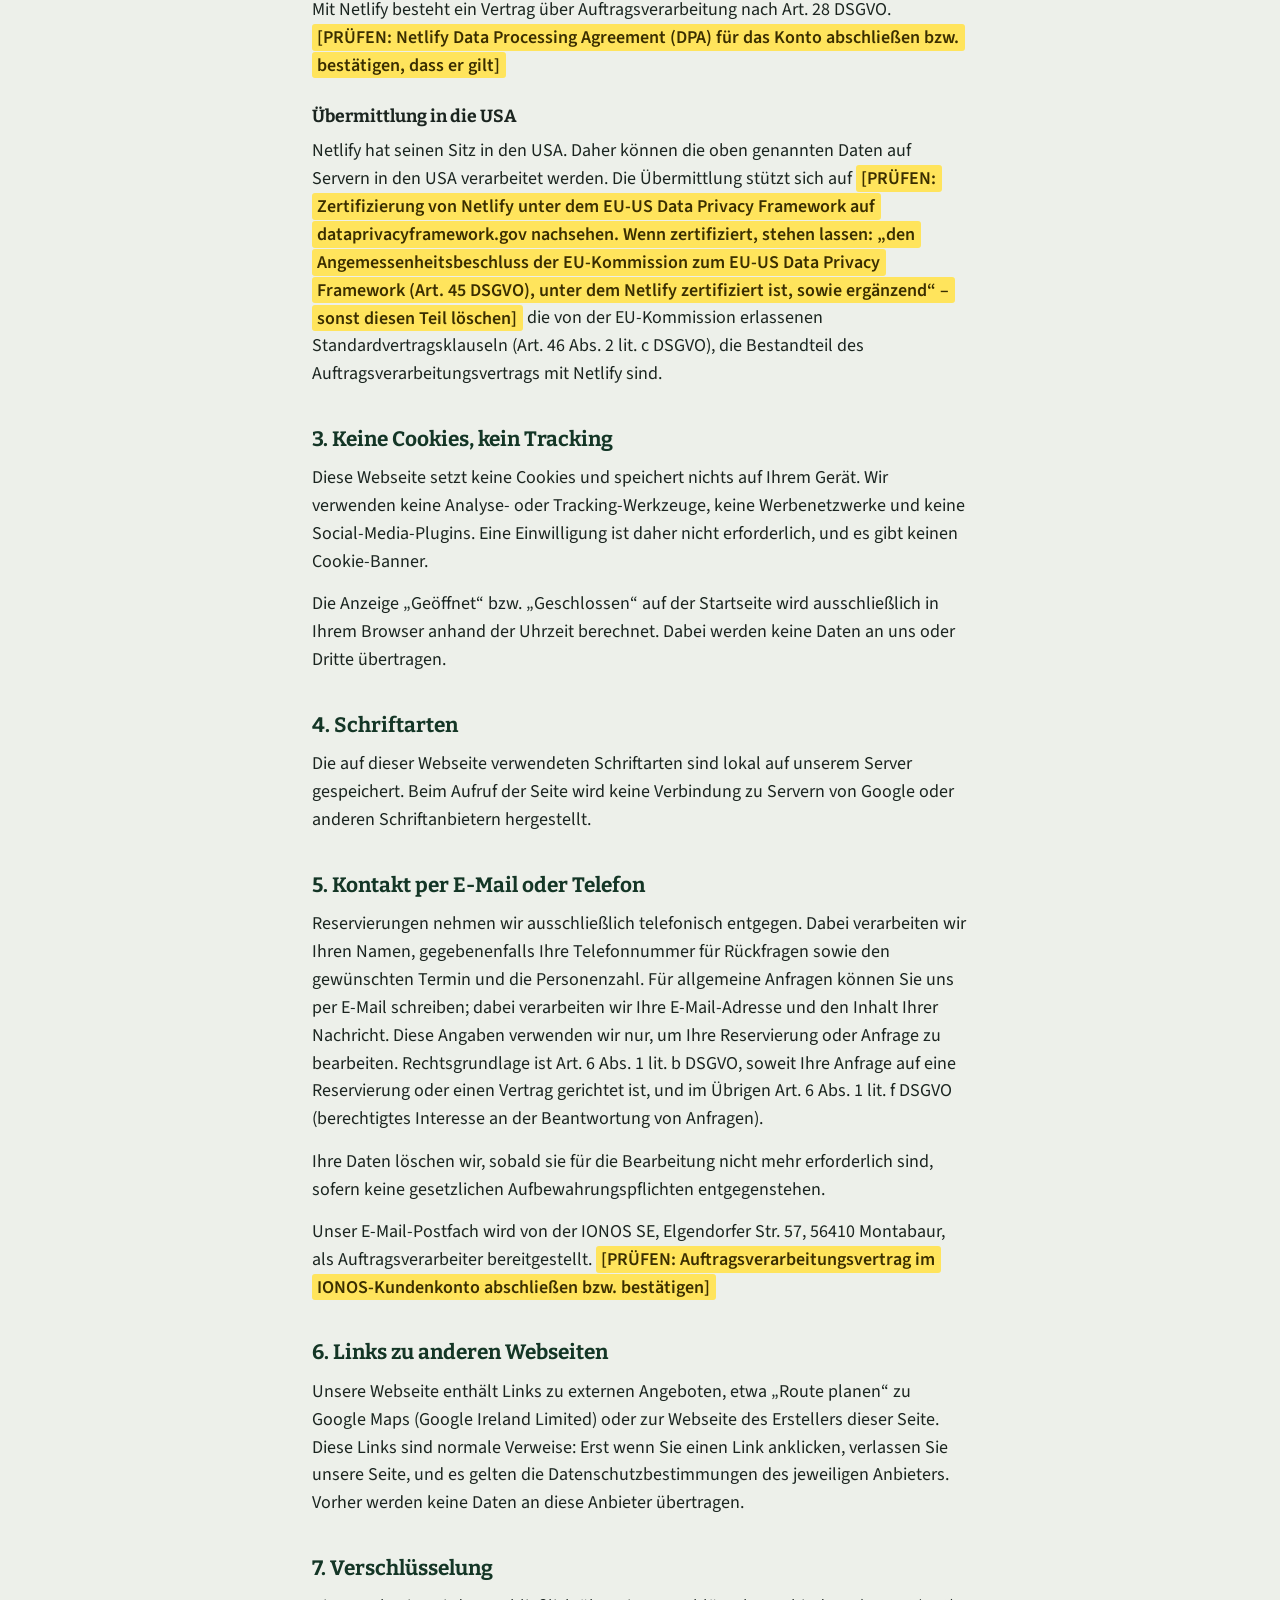
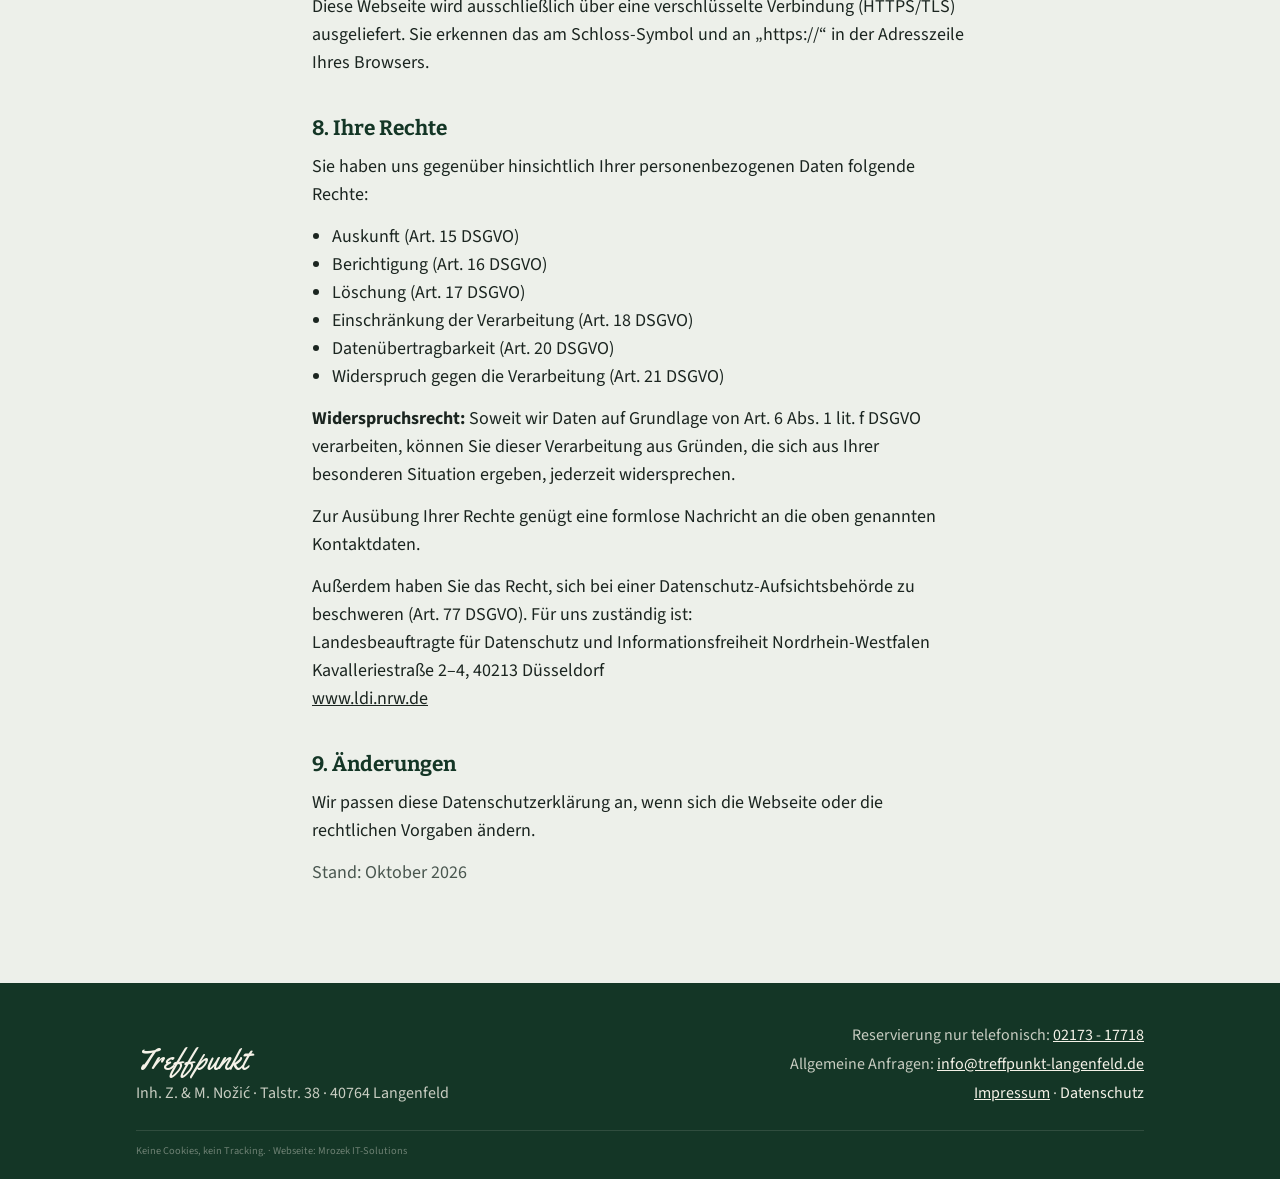
==== commit acd5b4c4: "Clarify contact: reservations by phone only, email for general inquiries - Start page visit card lis" ====
--- a/datenschutz.html
+++ b/datenschutz.html
@@ -69,7 +69,7 @@
                 <p>Die auf dieser Webseite verwendeten Schriftarten sind lokal auf unserem Server gespeichert. Beim Aufruf der Seite wird keine Verbindung zu Servern von Google oder anderen Schriftanbietern hergestellt.</p>
 
                 <h2>5. Kontakt per E-Mail oder Telefon</h2>
-                <p>Wenn Sie uns per E-Mail oder Telefon kontaktieren, zum Beispiel für eine Reservierung, verarbeiten wir Ihre Angaben (etwa Name, Telefonnummer, E-Mail-Adresse, gewünschter Termin und Personenzahl), um Ihre Anfrage zu bearbeiten. Rechtsgrundlage ist Art. 6 Abs. 1 lit. b DSGVO, soweit Ihre Anfrage auf eine Reservierung oder einen Vertrag gerichtet ist, und im Übrigen Art. 6 Abs. 1 lit. f DSGVO (berechtigtes Interesse an der Beantwortung von Anfragen).</p>
+                <p>Reservierungen nehmen wir ausschließlich telefonisch entgegen. Dabei verarbeiten wir Ihren Namen, gegebenenfalls Ihre Telefonnummer für Rückfragen sowie den gewünschten Termin und die Personenzahl. Für allgemeine Anfragen können Sie uns per E-Mail schreiben; dabei verarbeiten wir Ihre E-Mail-Adresse und den Inhalt Ihrer Nachricht. Diese Angaben verwenden wir nur, um Ihre Reservierung oder Anfrage zu bearbeiten. Rechtsgrundlage ist Art. 6 Abs. 1 lit. b DSGVO, soweit Ihre Anfrage auf eine Reservierung oder einen Vertrag gerichtet ist, und im Übrigen Art. 6 Abs. 1 lit. f DSGVO (berechtigtes Interesse an der Beantwortung von Anfragen).</p>
                 <p>Ihre Daten löschen wir, sobald sie für die Bearbeitung nicht mehr erforderlich sind, sofern keine gesetzlichen Aufbewahrungspflichten entgegenstehen.</p>
                 <p>Unser E-Mail-Postfach wird von der IONOS SE, Elgendorfer Str. 57, 56410 Montabaur, als Auftragsverarbeiter bereitgestellt. <mark class="placeholder">[PRÜFEN: Auftragsverarbeitungsvertrag im IONOS-Kundenkonto abschließen bzw. bestätigen]</mark></p>
 
@@ -111,7 +111,8 @@
                 <p>Inh. Z. &amp; M. Nožić · Talstr. 38 · 40764 Langenfeld</p>
             </div>
             <div class="footer-links">
-                <p><a href="mailto:info@treffpunkt-langenfeld.de">info@treffpunkt-langenfeld.de</a></p>
+                <p>Reservierung nur telefonisch: <a href="tel:+49217317718">02173 - 17718</a></p>
+                <p>Allgemeine Anfragen: <a href="mailto:info@treffpunkt-langenfeld.de">info@treffpunkt-langenfeld.de</a></p>
                 <p><a href="impressum.html">Impressum</a> · <a href="datenschutz.html" aria-current="page">Datenschutz</a></p>
             </div>
             <p class="credit">Keine Cookies, kein Tracking. · Webseite: <a href="https://mrozek-it-solutions.com" target="_blank" rel="noopener noreferrer">Mrozek IT-Solutions</a></p>
--- a/styles.css
+++ b/styles.css
@@ -637,3 +637,11 @@
 @media (max-width: 760px) {
     .footer-links { text-align: left; }
 }
+
+.visit dd a { overflow-wrap: anywhere; }
+.dd-note {
+    display: block;
+    margin-top: 0.2rem;
+    font-size: 0.95rem;
+    color: var(--ink-soft);
+}
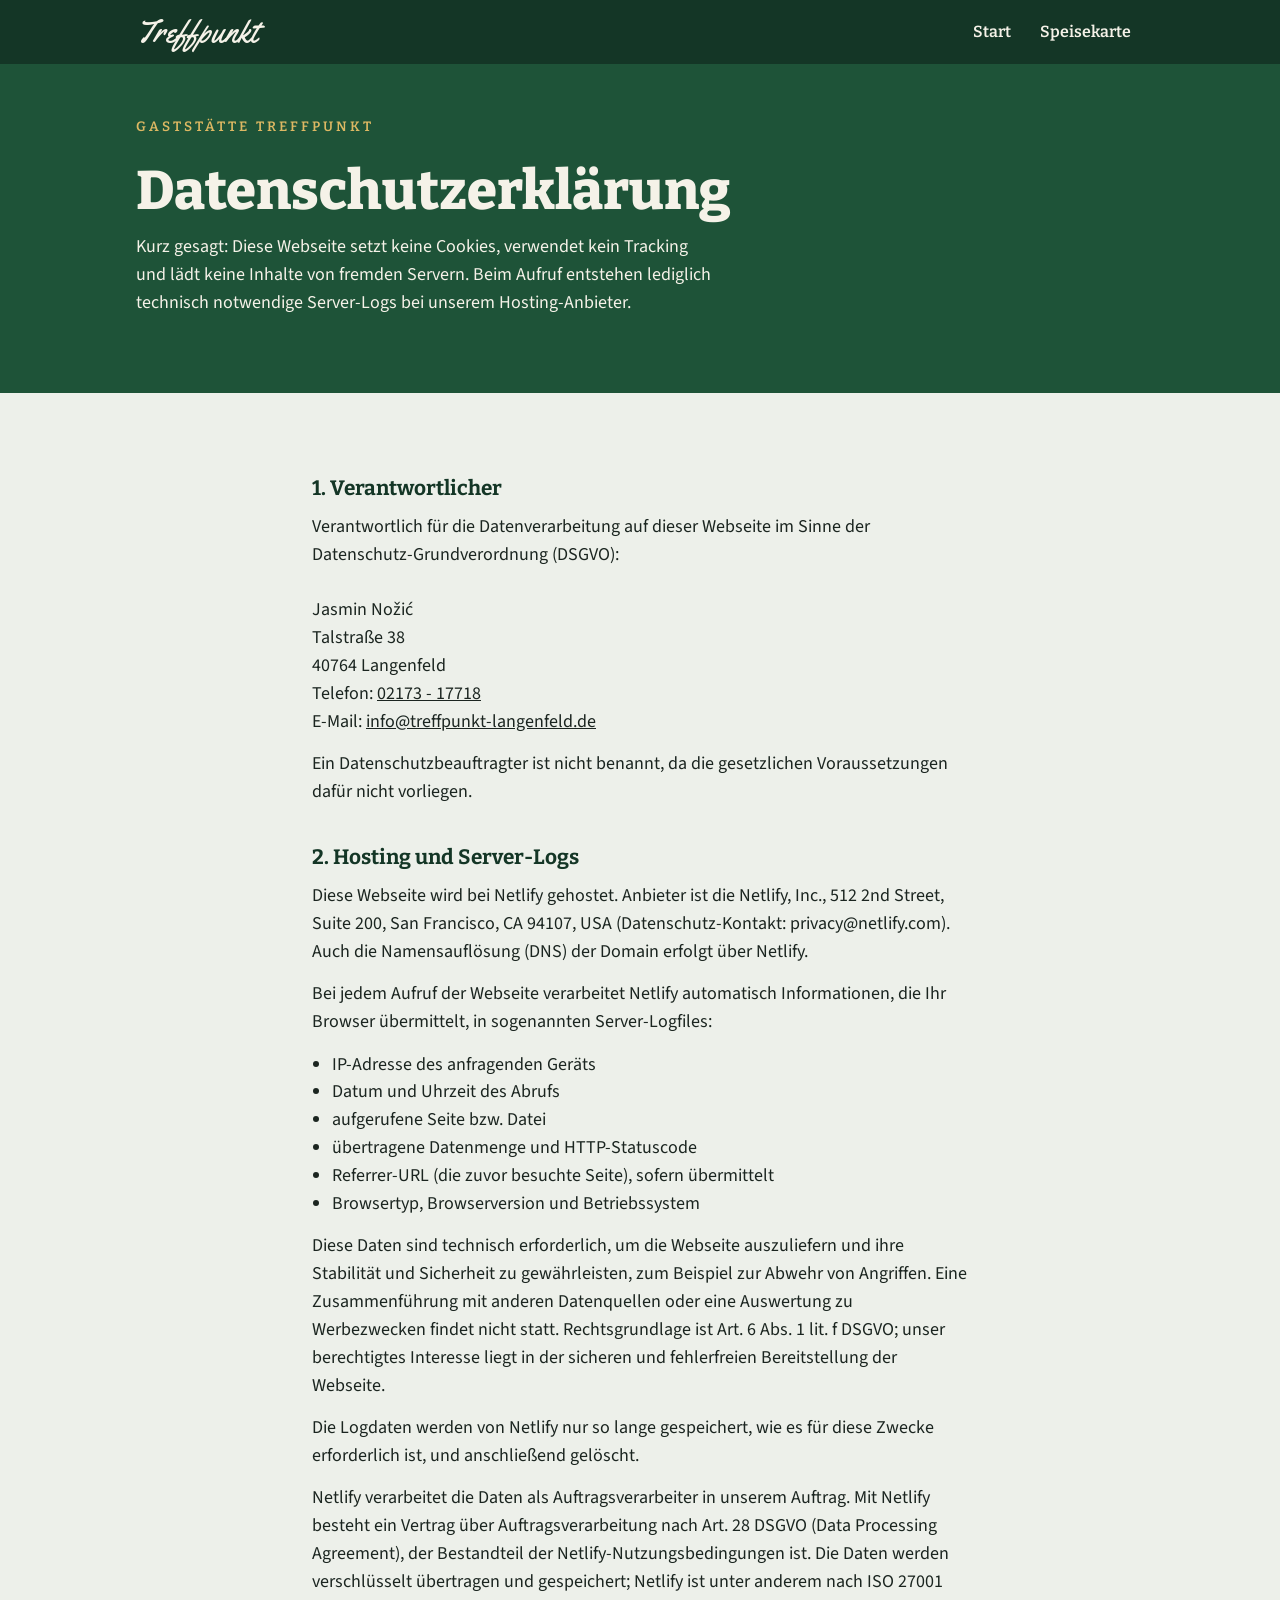
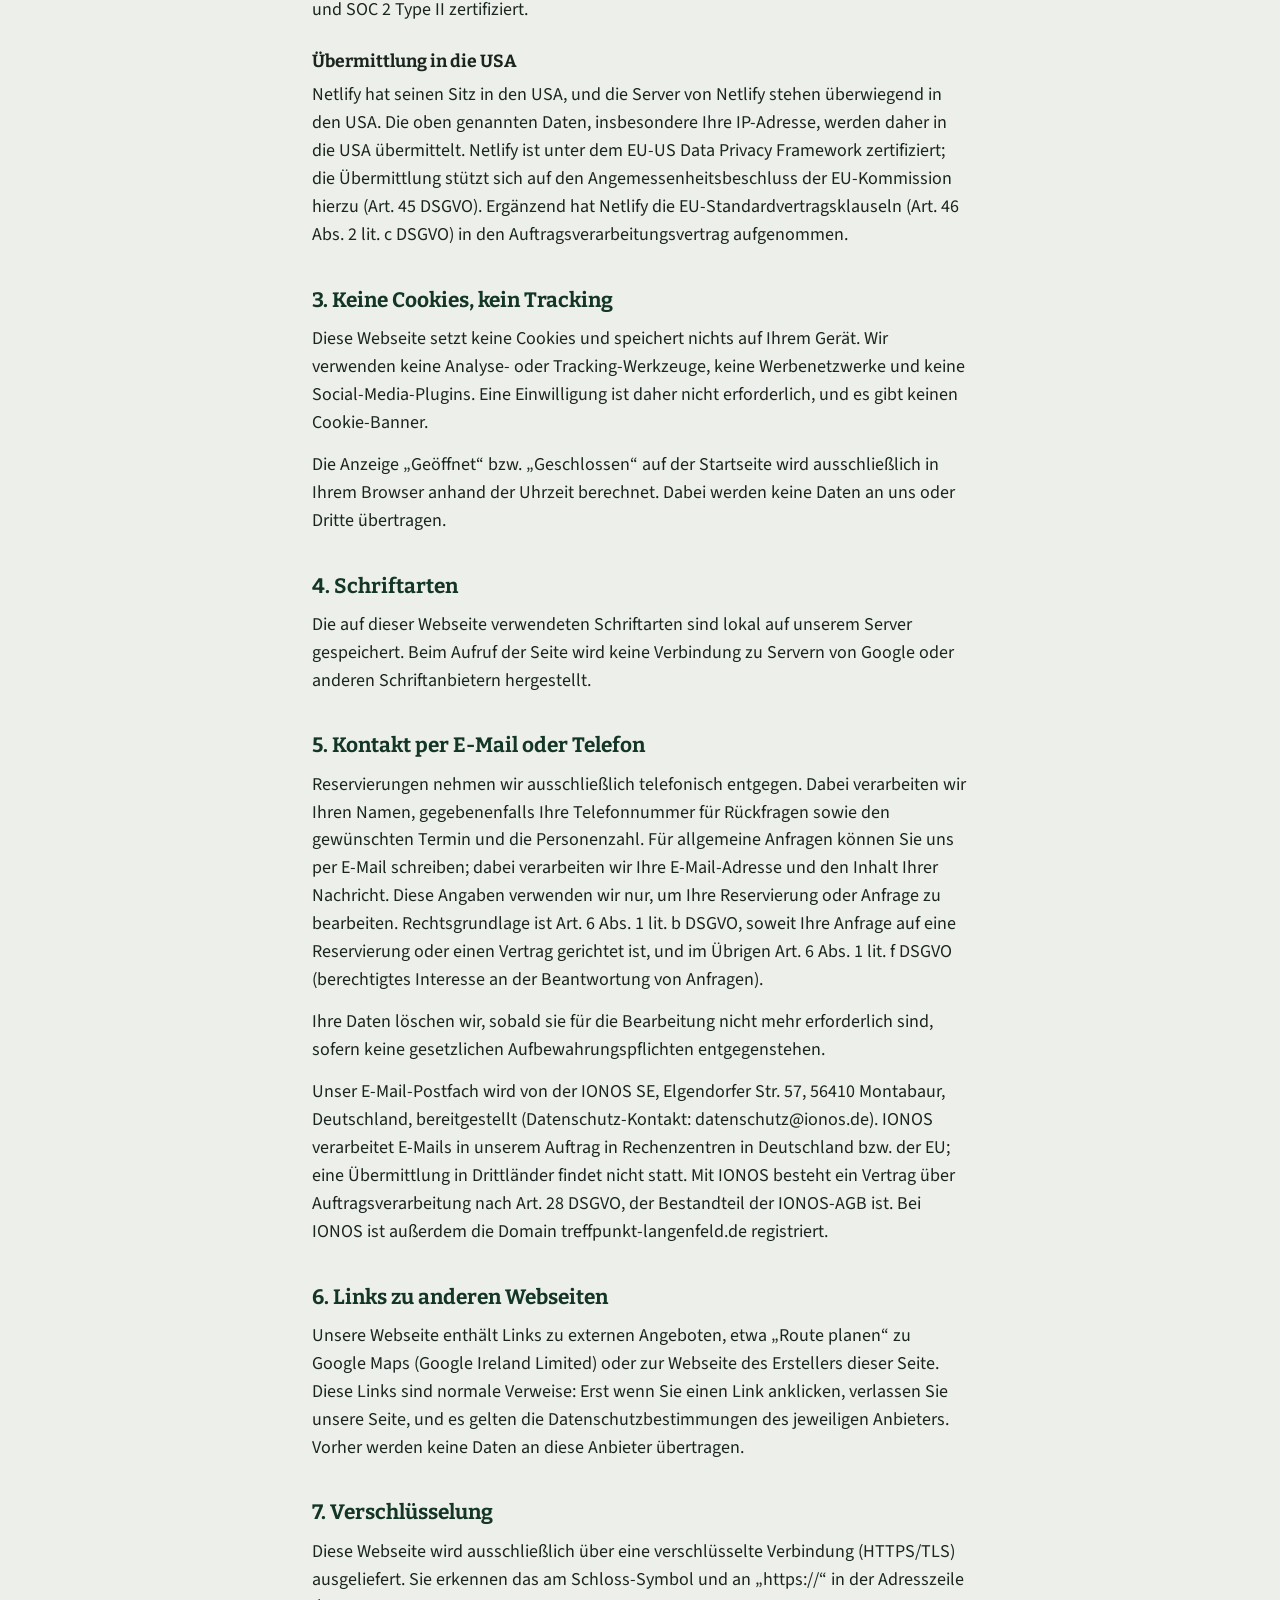
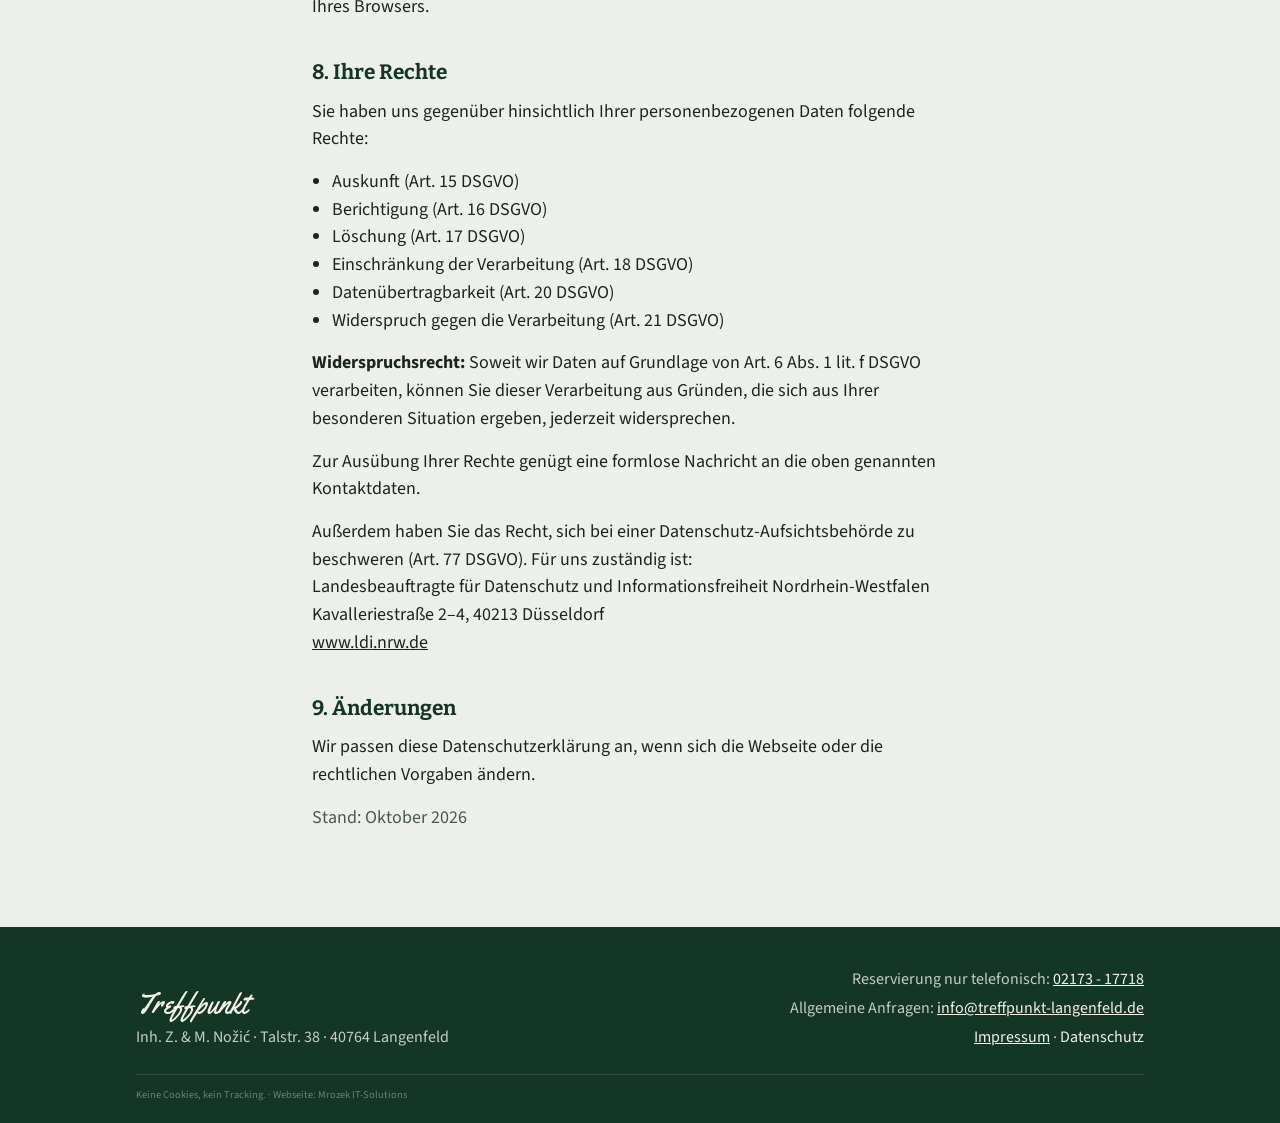
==== commit c29053fd: "Fill in Impressum and Datenschutzerklärung - Jasmin Nožić as sole responsible person in both legal t" ====
--- a/datenschutz.html
+++ b/datenschutz.html
@@ -33,10 +33,8 @@
                 <h2>1. Verantwortlicher</h2>
                 <p>
                     Verantwortlich für die Datenverarbeitung auf dieser Webseite im Sinne der Datenschutz-Grundverordnung (DSGVO):<br><br>
-                    Gaststätte Treffpunkt<br>
-                    <mark class="placeholder">[AUSFÜLLEN: Vor- und Nachname Inhaber/in 1]</mark><br>
-                    <mark class="placeholder">[AUSFÜLLEN: Vor- und Nachname Inhaber/in 2]</mark><br>
-                    Talstr. 38<br>
+                    Jasmin Nožić<br>
+                    Talstraße 38<br>
                     40764 Langenfeld<br>
                     Telefon: <a href="tel:+49217317718">02173 - 17718</a><br>
                     E-Mail: <a href="mailto:info@treffpunkt-langenfeld.de">info@treffpunkt-langenfeld.de</a>
@@ -44,7 +42,7 @@
                 <p>Ein Datenschutzbeauftragter ist nicht benannt, da die gesetzlichen Voraussetzungen dafür nicht vorliegen.</p>
 
                 <h2>2. Hosting und Server-Logs</h2>
-                <p>Diese Webseite wird bei Netlify gehostet. Anbieter ist die <mark class="placeholder">[PRÜFEN: Netlify, Inc., 101 2nd Street, Suite 300, San Francisco, CA 94105, USA – Anschrift mit dem aktuellen Netlify-Auftragsverarbeitungsvertrag abgleichen]</mark>. Auch die Namensauflösung (DNS) der Domain erfolgt über Netlify.</p>
+                <p>Diese Webseite wird bei Netlify gehostet. Anbieter ist die Netlify, Inc., 512 2nd Street, Suite 200, San Francisco, CA 94107, USA (Datenschutz-Kontakt: privacy@netlify.com). Auch die Namensauflösung (DNS) der Domain erfolgt über Netlify.</p>
                 <p>Bei jedem Aufruf der Webseite verarbeitet Netlify automatisch Informationen, die Ihr Browser übermittelt, in sogenannten Server-Logfiles:</p>
                 <ul>
                     <li>IP-Adresse des anfragenden Geräts</li>
@@ -55,11 +53,11 @@
                     <li>Browsertyp, Browserversion und Betriebssystem</li>
                 </ul>
                 <p>Diese Daten sind technisch erforderlich, um die Webseite auszuliefern und ihre Stabilität und Sicherheit zu gewährleisten, zum Beispiel zur Abwehr von Angriffen. Eine Zusammenführung mit anderen Datenquellen oder eine Auswertung zu Werbezwecken findet nicht statt. Rechtsgrundlage ist Art. 6 Abs. 1 lit. f DSGVO; unser berechtigtes Interesse liegt in der sicheren und fehlerfreien Bereitstellung der Webseite.</p>
-                <p>Die Logdaten werden von Netlify nur so lange gespeichert, wie es für diese Zwecke erforderlich ist, und anschließend gelöscht. <mark class="placeholder">[PRÜFEN: konkrete Speicherdauer der Logs laut Netlify-Dokumentation bzw. -Vertrag ergänzen, falls angegeben]</mark></p>
-                <p>Mit Netlify besteht ein Vertrag über Auftragsverarbeitung nach Art. 28 DSGVO. <mark class="placeholder">[PRÜFEN: Netlify Data Processing Agreement (DPA) für das Konto abschließen bzw. bestätigen, dass er gilt]</mark></p>
+                <p>Die Logdaten werden von Netlify nur so lange gespeichert, wie es für diese Zwecke erforderlich ist, und anschließend gelöscht.</p>
+                <p>Netlify verarbeitet die Daten als Auftragsverarbeiter in unserem Auftrag. Mit Netlify besteht ein Vertrag über Auftragsverarbeitung nach Art. 28 DSGVO (Data Processing Agreement), der Bestandteil der Netlify-Nutzungsbedingungen ist. Die Daten werden verschlüsselt übertragen und gespeichert; Netlify ist unter anderem nach ISO 27001 und SOC 2 Type II zertifiziert.</p>
 
                 <h3>Übermittlung in die USA</h3>
-                <p>Netlify hat seinen Sitz in den USA. Daher können die oben genannten Daten auf Servern in den USA verarbeitet werden. Die Übermittlung stützt sich auf <mark class="placeholder">[PRÜFEN: Zertifizierung von Netlify unter dem EU-US Data Privacy Framework auf dataprivacyframework.gov nachsehen. Wenn zertifiziert, stehen lassen: „den Angemessenheitsbeschluss der EU-Kommission zum EU-US Data Privacy Framework (Art. 45 DSGVO), unter dem Netlify zertifiziert ist, sowie ergänzend“ – sonst diesen Teil löschen]</mark> die von der EU-Kommission erlassenen Standardvertragsklauseln (Art. 46 Abs. 2 lit. c DSGVO), die Bestandteil des Auftragsverarbeitungsvertrags mit Netlify sind.</p>
+                <p>Netlify hat seinen Sitz in den USA, und die Server von Netlify stehen überwiegend in den USA. Die oben genannten Daten, insbesondere Ihre IP-Adresse, werden daher in die USA übermittelt. Netlify ist unter dem EU-US Data Privacy Framework zertifiziert; die Übermittlung stützt sich auf den Angemessenheitsbeschluss der EU-Kommission hierzu (Art. 45 DSGVO). Ergänzend hat Netlify die EU-Standardvertragsklauseln (Art. 46 Abs. 2 lit. c DSGVO) in den Auftragsverarbeitungsvertrag aufgenommen.</p>
 
                 <h2>3. Keine Cookies, kein Tracking</h2>
                 <p>Diese Webseite setzt keine Cookies und speichert nichts auf Ihrem Gerät. Wir verwenden keine Analyse- oder Tracking-Werkzeuge, keine Werbenetzwerke und keine Social-Media-Plugins. Eine Einwilligung ist daher nicht erforderlich, und es gibt keinen Cookie-Banner.</p>
@@ -71,7 +69,7 @@
                 <h2>5. Kontakt per E-Mail oder Telefon</h2>
                 <p>Reservierungen nehmen wir ausschließlich telefonisch entgegen. Dabei verarbeiten wir Ihren Namen, gegebenenfalls Ihre Telefonnummer für Rückfragen sowie den gewünschten Termin und die Personenzahl. Für allgemeine Anfragen können Sie uns per E-Mail schreiben; dabei verarbeiten wir Ihre E-Mail-Adresse und den Inhalt Ihrer Nachricht. Diese Angaben verwenden wir nur, um Ihre Reservierung oder Anfrage zu bearbeiten. Rechtsgrundlage ist Art. 6 Abs. 1 lit. b DSGVO, soweit Ihre Anfrage auf eine Reservierung oder einen Vertrag gerichtet ist, und im Übrigen Art. 6 Abs. 1 lit. f DSGVO (berechtigtes Interesse an der Beantwortung von Anfragen).</p>
                 <p>Ihre Daten löschen wir, sobald sie für die Bearbeitung nicht mehr erforderlich sind, sofern keine gesetzlichen Aufbewahrungspflichten entgegenstehen.</p>
-                <p>Unser E-Mail-Postfach wird von der IONOS SE, Elgendorfer Str. 57, 56410 Montabaur, als Auftragsverarbeiter bereitgestellt. <mark class="placeholder">[PRÜFEN: Auftragsverarbeitungsvertrag im IONOS-Kundenkonto abschließen bzw. bestätigen]</mark></p>
+                <p>Unser E-Mail-Postfach wird von der IONOS SE, Elgendorfer Str. 57, 56410 Montabaur, Deutschland, bereitgestellt (Datenschutz-Kontakt: datenschutz@ionos.de). IONOS verarbeitet E-Mails in unserem Auftrag in Rechenzentren in Deutschland bzw. der EU; eine Übermittlung in Drittländer findet nicht statt. Mit IONOS besteht ein Vertrag über Auftragsverarbeitung nach Art. 28 DSGVO, der Bestandteil der IONOS-AGB ist. Bei IONOS ist außerdem die Domain treffpunkt-langenfeld.de registriert.</p>
 
                 <h2>6. Links zu anderen Webseiten</h2>
                 <p>Unsere Webseite enthält Links zu externen Angeboten, etwa „Route planen“ zu Google Maps (Google Ireland Limited) oder zur Webseite des Erstellers dieser Seite. Diese Links sind normale Verweise: Erst wenn Sie einen Link anklicken, verlassen Sie unsere Seite, und es gelten die Datenschutzbestimmungen des jeweiligen Anbieters. Vorher werden keine Daten an diese Anbieter übertragen.</p>
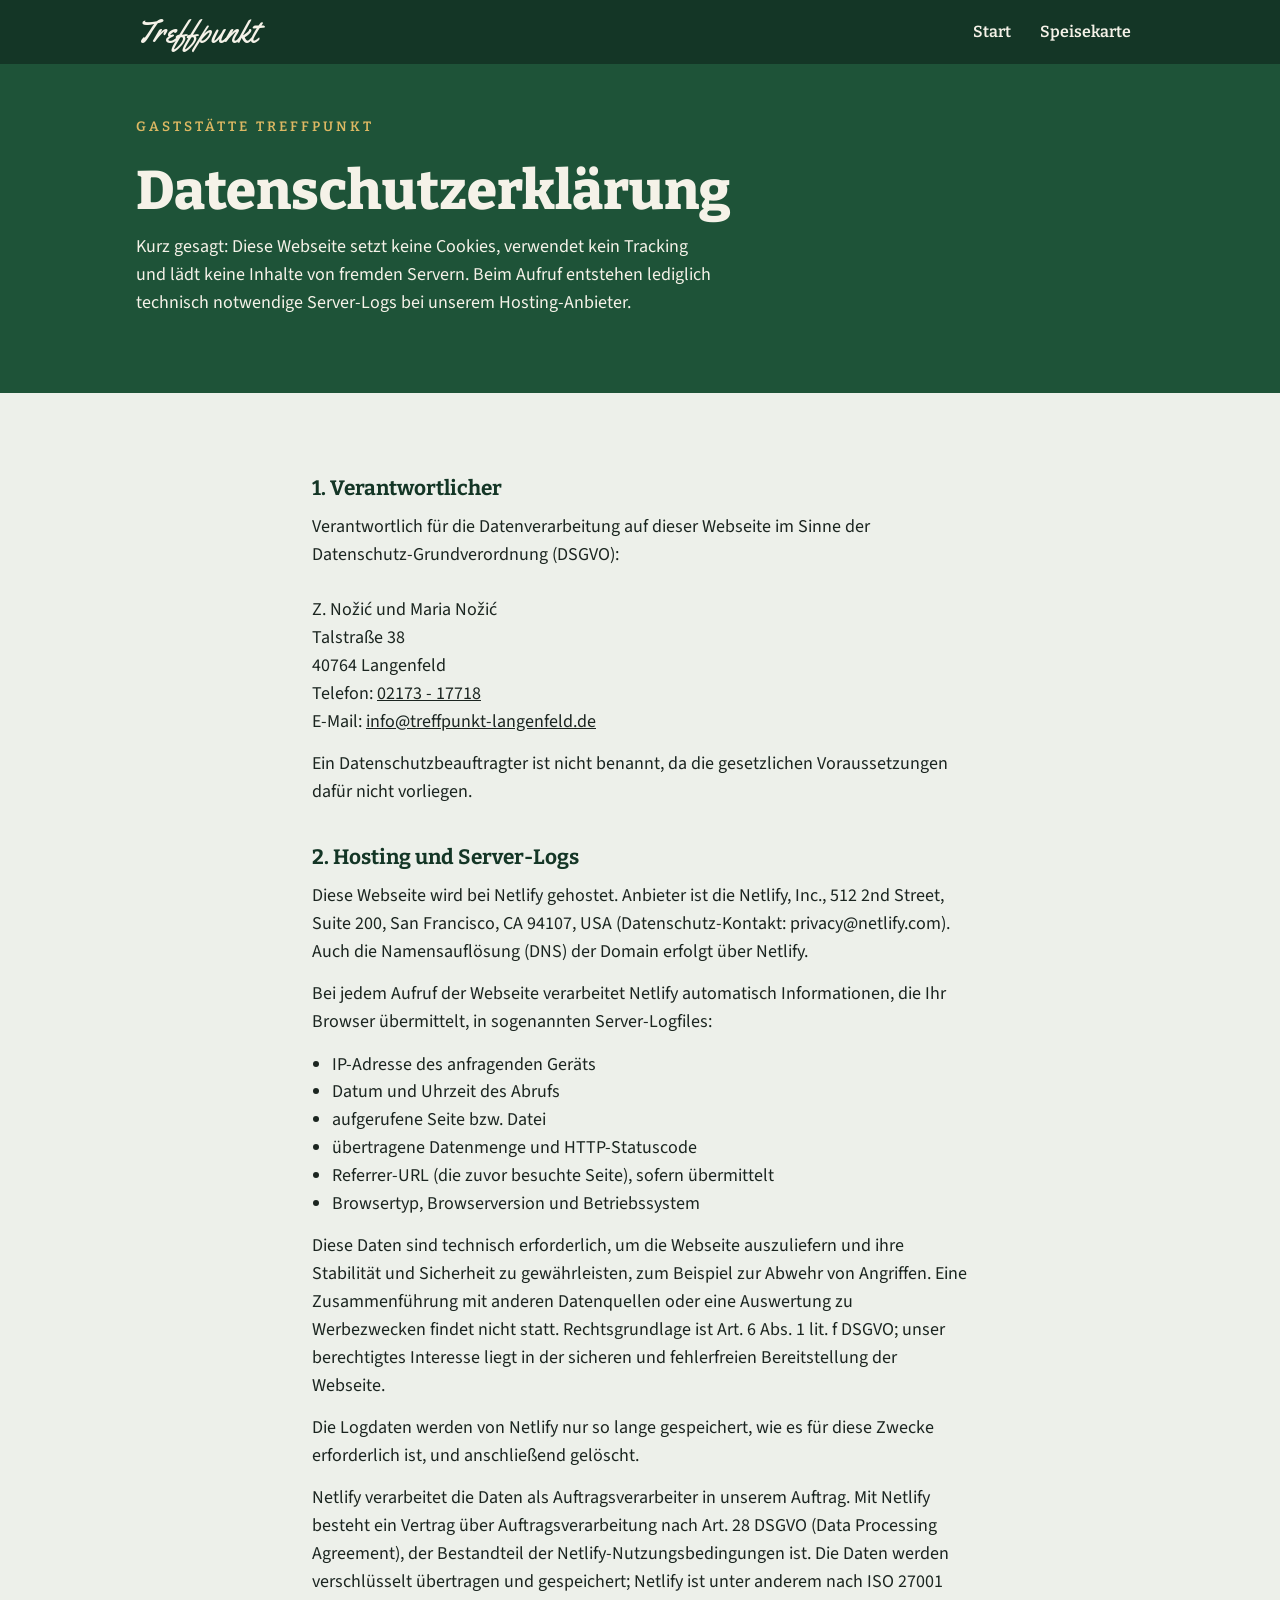
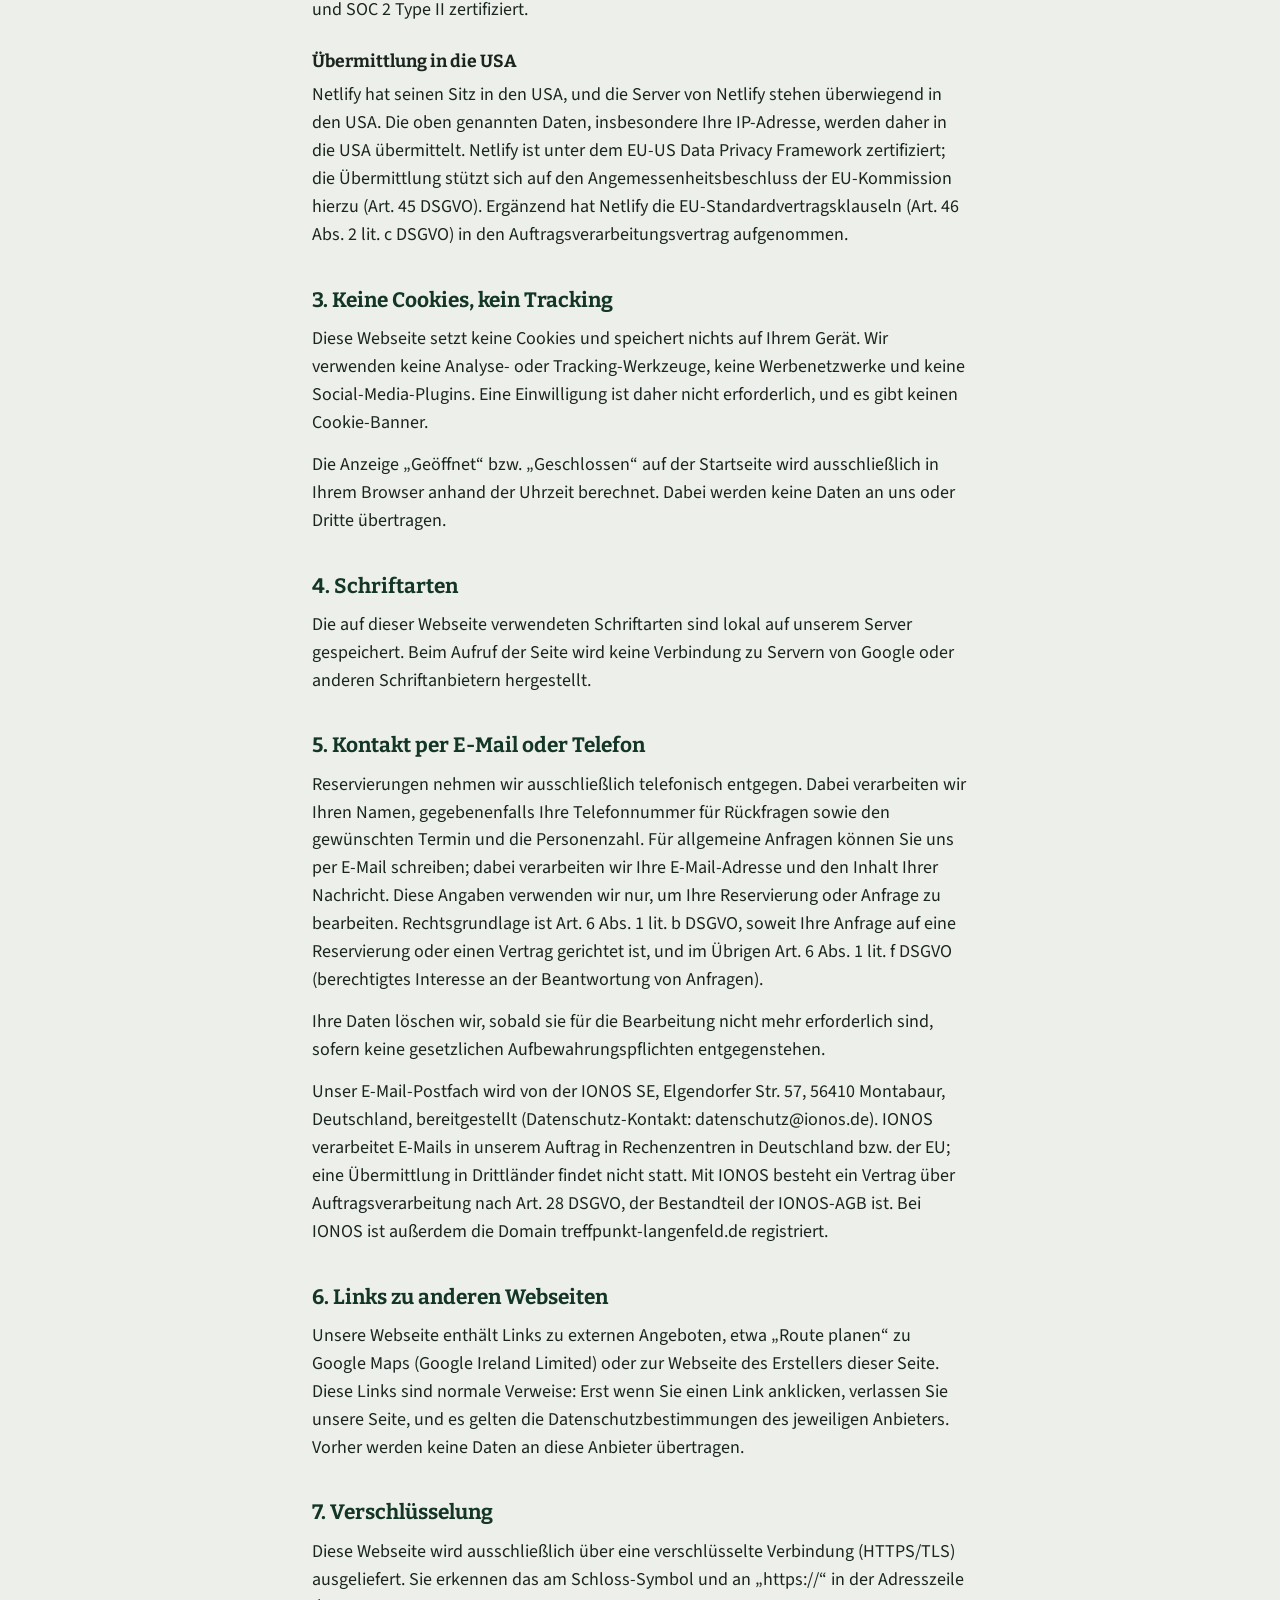
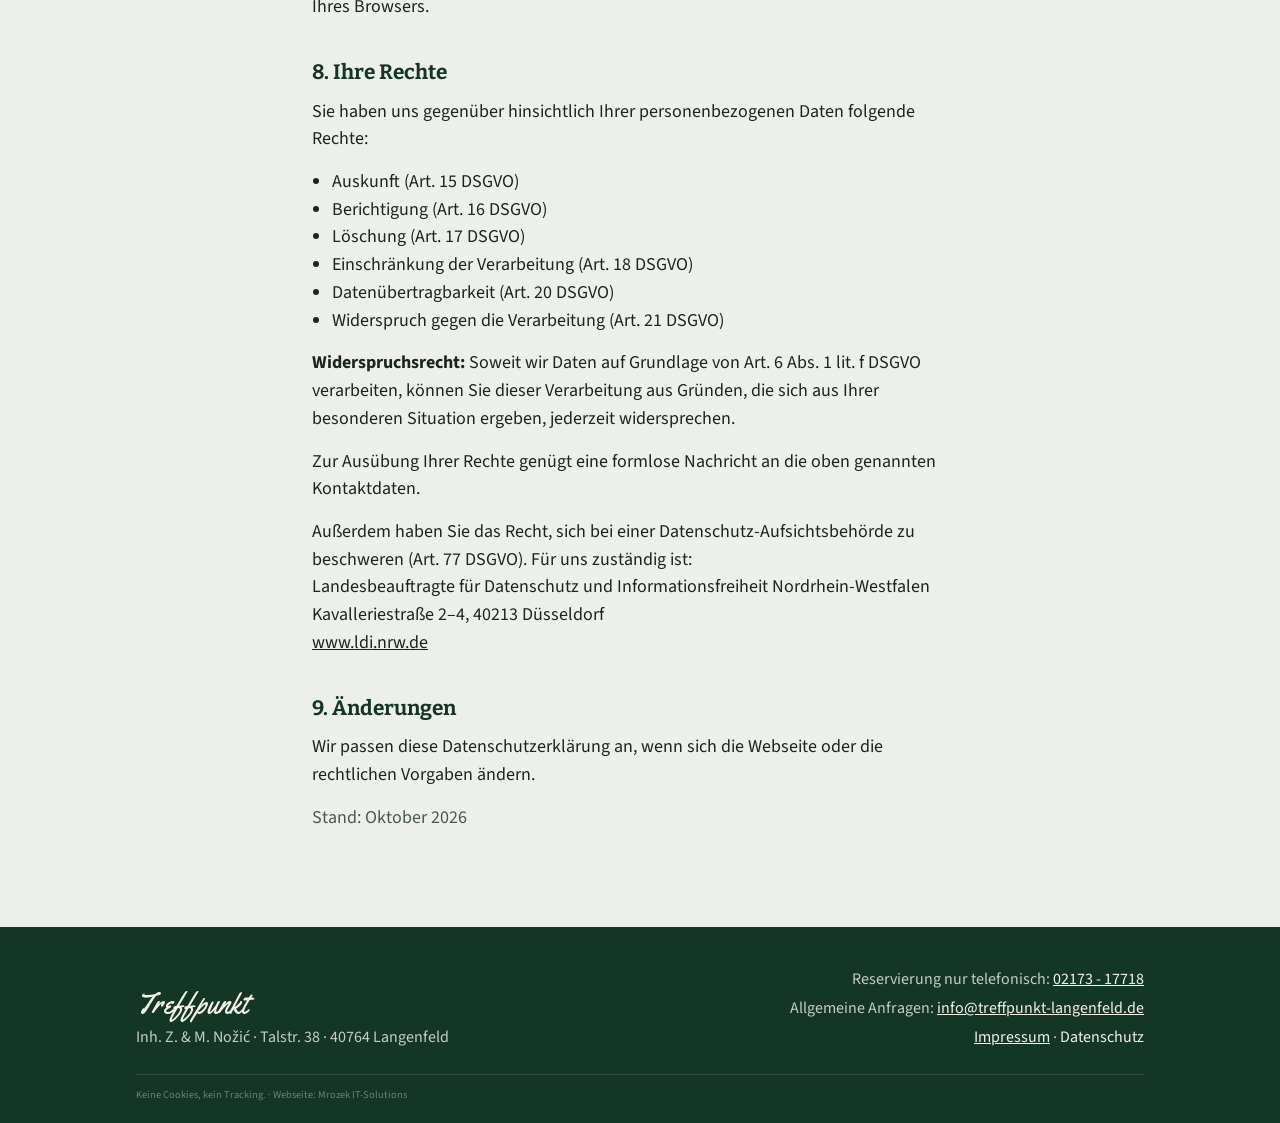
==== commit 05c52289: "Name Z. Nožić and Maria Nožić in legal texts - Impressum and Datenschutz now name both owners, match" ====
--- a/datenschutz.html
+++ b/datenschutz.html
@@ -33,7 +33,7 @@
                 <h2>1. Verantwortlicher</h2>
                 <p>
                     Verantwortlich für die Datenverarbeitung auf dieser Webseite im Sinne der Datenschutz-Grundverordnung (DSGVO):<br><br>
-                    Jasmin Nožić<br>
+                    Z. Nožić und Maria Nožić<br>
                     Talstraße 38<br>
                     40764 Langenfeld<br>
                     Telefon: <a href="tel:+49217317718">02173 - 17718</a><br>
